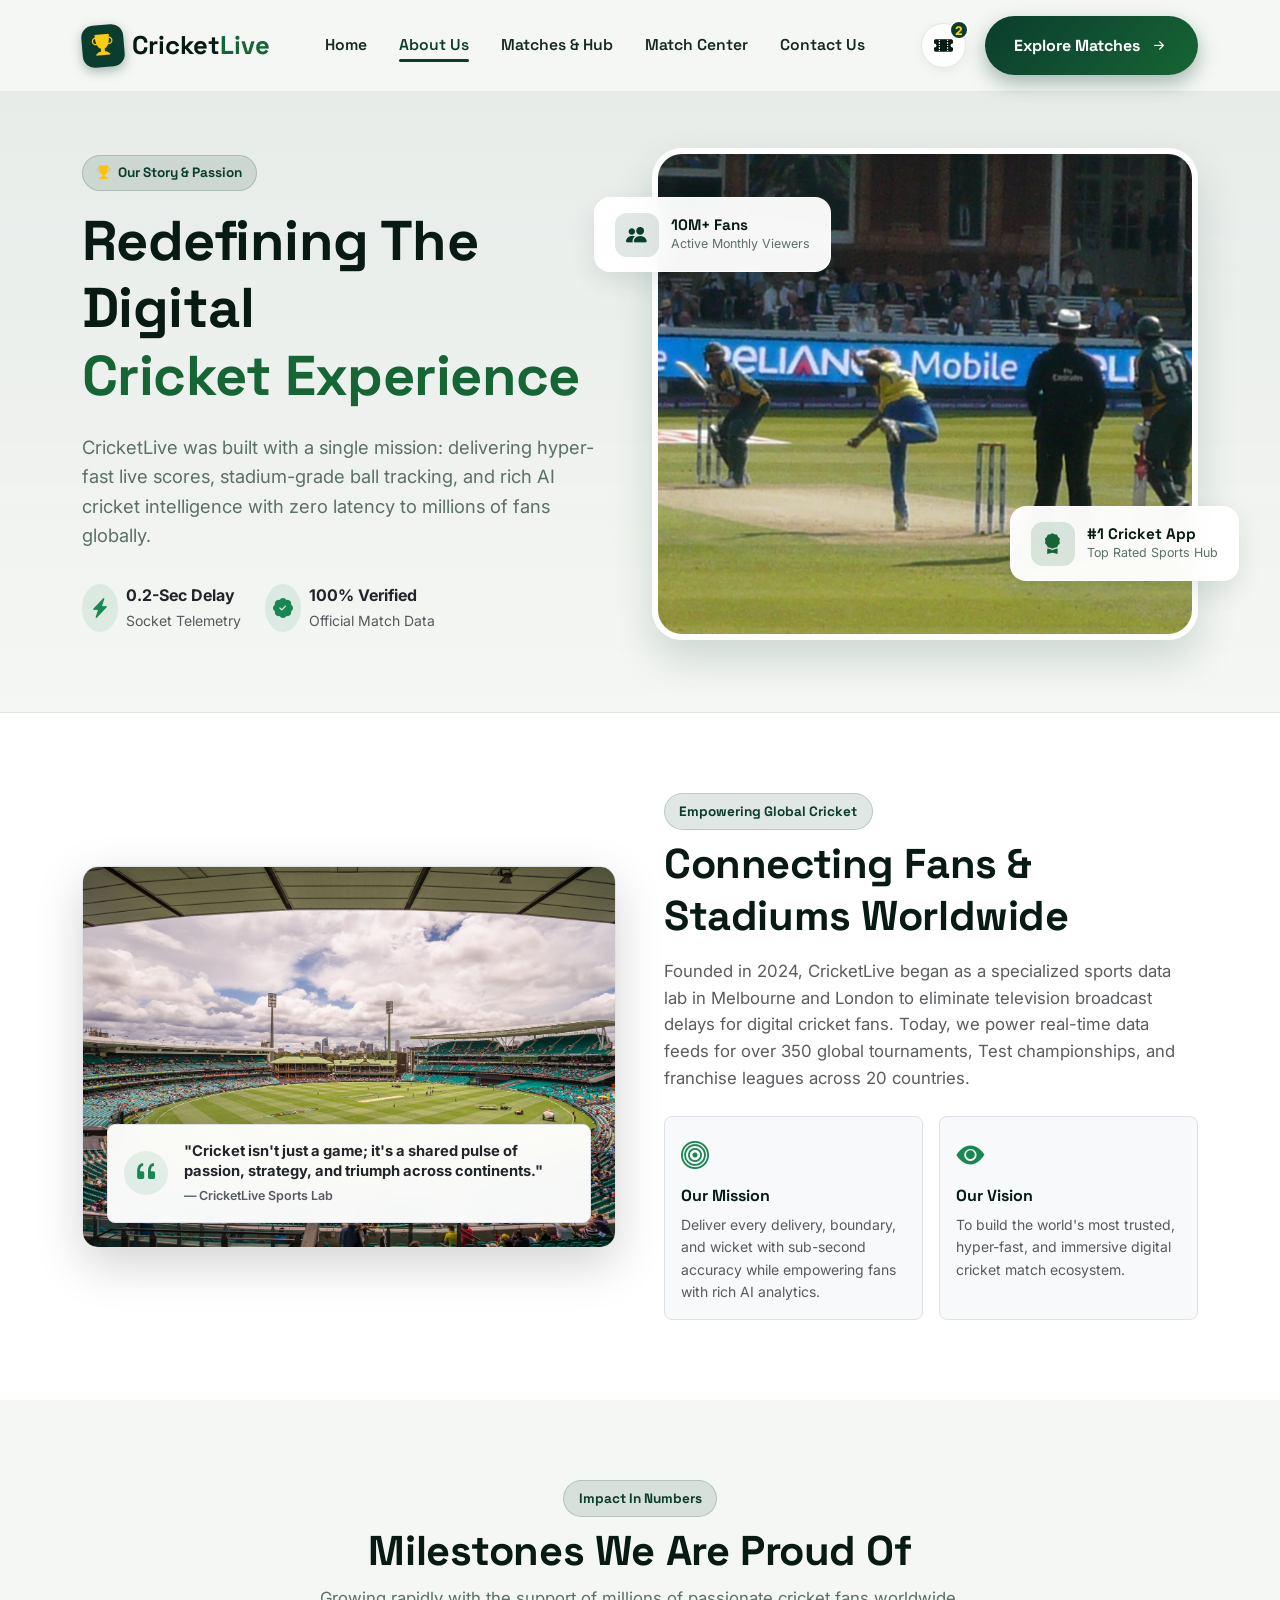
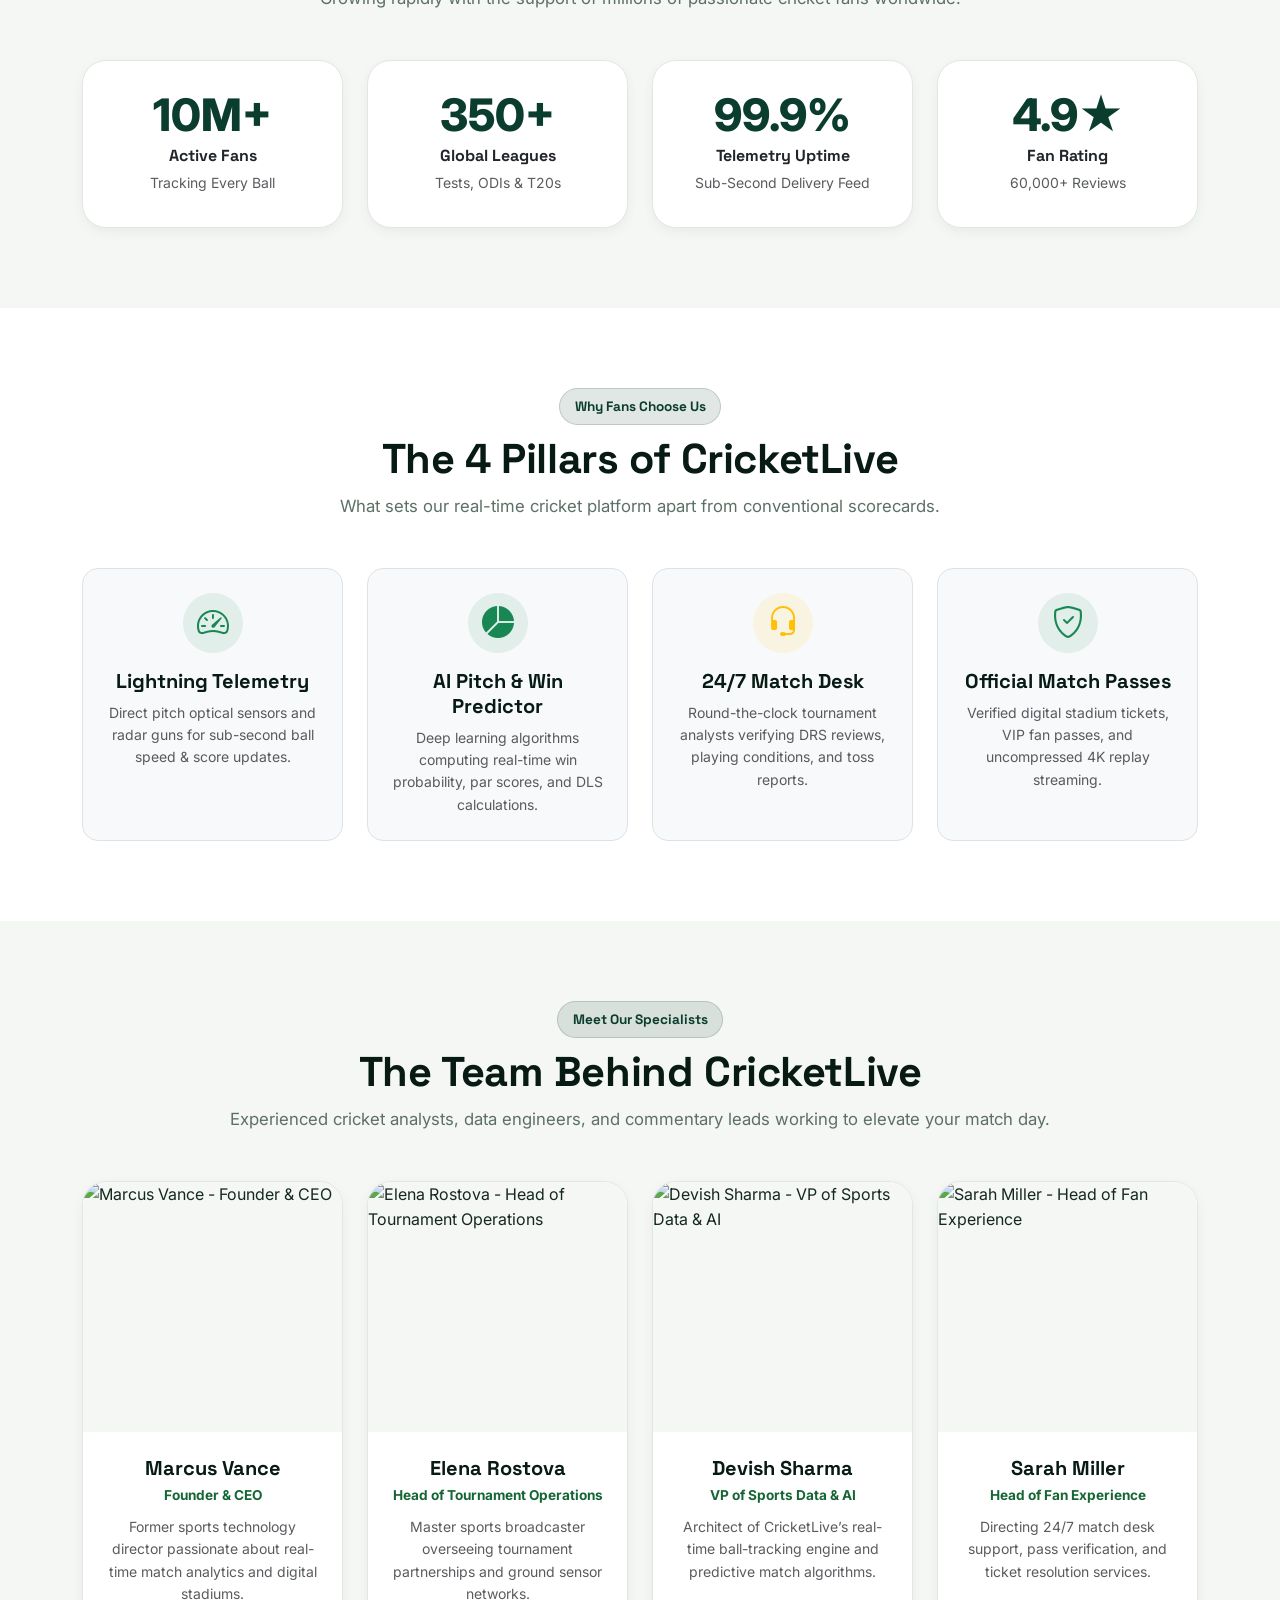
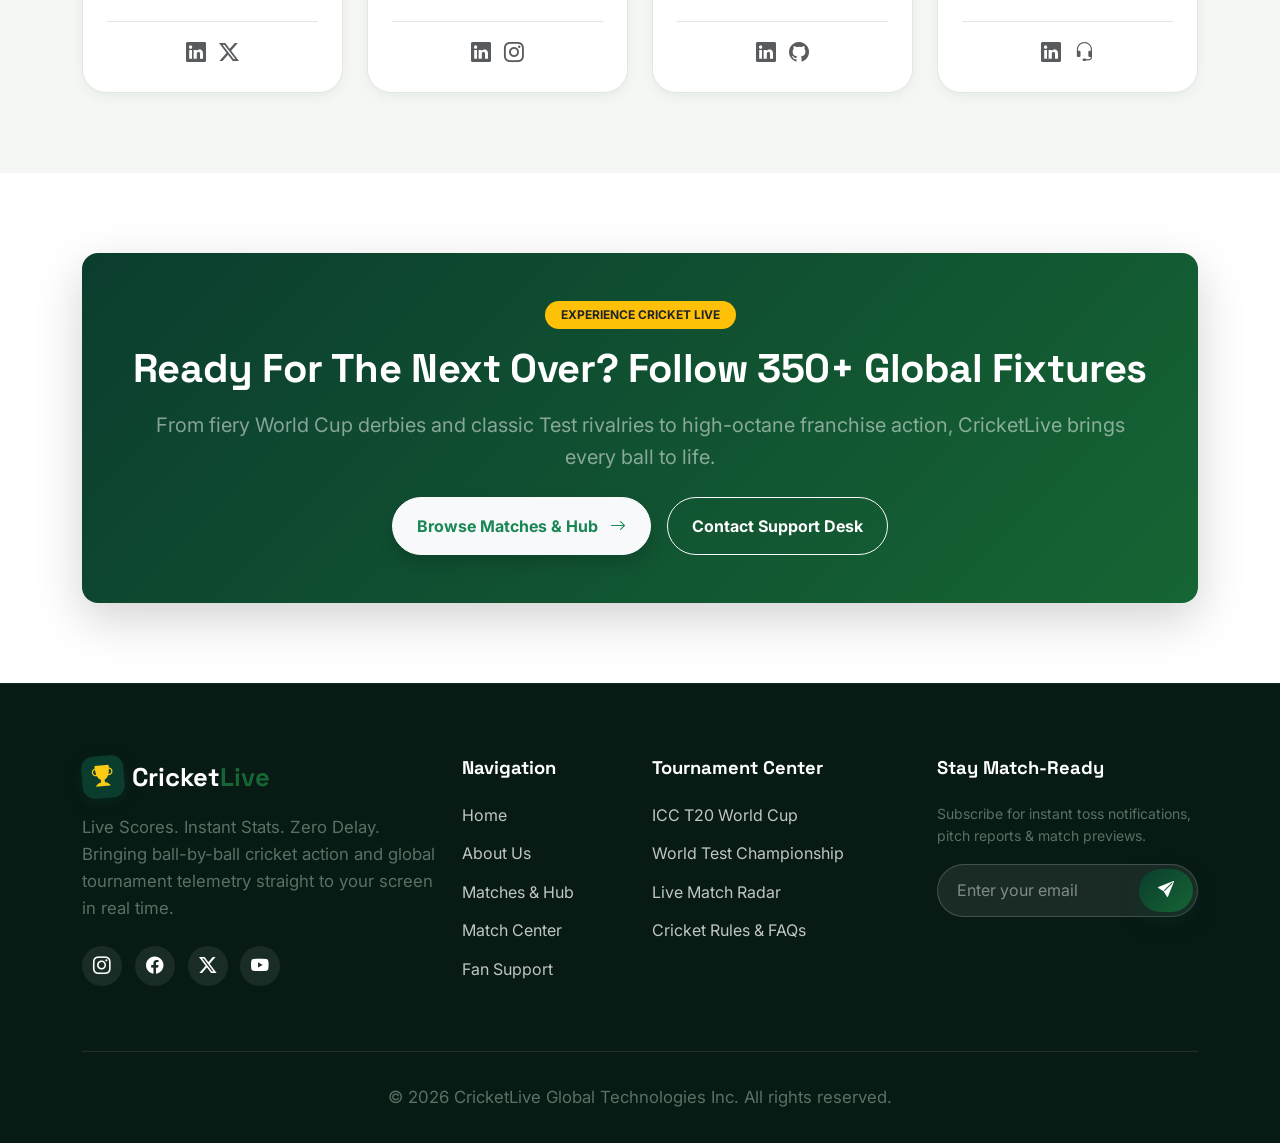
==== about.html @ 7a5095e9 "feat: complete CricketLive responsive web application with authentic cricket imagery, real-time matc" ====
<!DOCTYPE html>
<html lang="en">
<head>
  <meta charset="UTF-8">
  <meta name="viewport" content="width=device-width, initial-scale=1.0">
  <title>About Us &amp; Our Mission — CricketLive Platform</title>
  <meta name="description" content="Learn about CricketLive's mission to deliver stadium-grade live cricket scores, AI performance analytics, and ball-by-ball precision to fans worldwide.">
  
  <!-- Favicon -->
  <link rel="icon" type="image/svg+xml" href="assets/images/favicon.svg">
  
  <!-- Bootstrap 5 CDN -->
  <link href="https://cdn.jsdelivr.net/npm/bootstrap@5.3.2/dist/css/bootstrap.min.css" rel="stylesheet">
  <!-- Bootstrap Icons CDN -->
  <link href="https://cdn.jsdelivr.net/npm/bootstrap-icons@1.11.3/font/bootstrap-icons.min.css" rel="stylesheet">
  <!-- Custom CSS -->
  <link rel="stylesheet" href="assets/css/style.css">
</head>
<body>

  <!-- ================================================================
       HEADER & NAVIGATION
       ================================================================ -->
  <header class="crave-header">
    <div class="container">
      <nav class="crave-navbar">
        <!-- Logo -->
        <a href="index.html" class="brand-logo">
          <div class="logo-icon">
            <i class="bi bi-trophy-fill"></i>
          </div>
          <span>Cricket<span class="accent">Live</span></span>
        </a>

        <!-- Desktop Navigation Links -->
        <ul class="crave-nav-links crave-nav-links-desktop">
          <li><a href="index.html">Home</a></li>
          <li><a href="about.html" class="active">About Us</a></li>
          <li><a href="restaurants.html">Matches &amp; Hub</a></li>
          <li><a href="food-details.html">Match Center</a></li>
          <li><a href="contact.html">Contact Us</a></li>
        </ul>

        <!-- Right Header Actions -->
        <div class="header-actions">
          <button class="cart-icon-btn" type="button" data-bs-toggle="offcanvas" data-bs-target="#cartOffcanvas" aria-label="View Match Passes">
            <i class="bi bi-ticket-perforated-fill"></i>
            <span class="cart-badge">2</span>
          </button>

          <a href="restaurants.html" class="btn-crave-primary d-none d-lg-inline-flex">
            <span>Explore Matches</span>
            <i class="bi bi-arrow-right-short fs-5"></i>
          </a>

          <!-- Mobile Hamburger Toggle -->
          <button class="mobile-toggle-btn" type="button" data-bs-toggle="offcanvas" data-bs-target="#mobileNavOffcanvas" aria-label="Toggle Navigation">
            <i class="bi bi-list"></i>
          </button>
        </div>
      </nav>
    </div>
  </header>

  <!-- Mobile Navigation Offcanvas Drawer -->
  <div class="offcanvas offcanvas-end mobile-nav-offcanvas" tabindex="-1" id="mobileNavOffcanvas">
    <div class="offcanvas-header border-bottom">
      <div class="brand-logo">
        <div class="logo-icon"><i class="bi bi-trophy-fill"></i></div>
        <span>Cricket<span class="accent">Live</span></span>
      </div>
      <button type="button" class="btn-close" data-bs-dismiss="offcanvas" aria-label="Close"></button>
    </div>
    <div class="offcanvas-body d-flex flex-column justify-content-between">
      <div>
        <ul class="mobile-nav-list">
          <li><a href="index.html"><span>Home Match Center</span> <i class="bi bi-chevron-right"></i></a></li>
          <li><a href="about.html" class="active"><span>About Us &amp; Mission</span> <i class="bi bi-chevron-right"></i></a></li>
          <li><a href="restaurants.html"><span>Fixtures &amp; Tournaments</span> <i class="bi bi-chevron-right"></i></a></li>
          <li><a href="food-details.html"><span>Live Match Scorecard</span> <i class="bi bi-chevron-right"></i></a></li>
          <li><a href="contact.html"><span>Fan Support &amp; Ticket Desk</span> <i class="bi bi-chevron-right"></i></a></li>
        </ul>
      </div>
      <div class="pt-3 border-top">
        <a href="restaurants.html" class="btn-crave-primary w-100 text-center">View Live Fixtures</a>
      </div>
    </div>
  </div>

  <!-- Slide-in Cart Offcanvas Drawer -->
  <div class="offcanvas offcanvas-end cart-offcanvas" tabindex="-1" id="cartOffcanvas">
    <div class="offcanvas-header border-bottom">
      <h5 class="offcanvas-title fw-bold"><i class="bi bi-ticket-detailed-fill text-success me-2"></i> Your Match Pass Cart</h5>
      <button type="button" class="btn-close" data-bs-dismiss="offcanvas" aria-label="Close"></button>
    </div>
    <div class="offcanvas-body d-flex flex-column justify-content-between">
      <div id="cartItemsContainer"></div>
      <div class="cart-summary-box">
        <div class="summary-row">
          <span class="text-muted">Pass Subtotal</span>
          <span class="fw-bold" id="cartSubtotal">₹798</span>
        </div>
        <div class="summary-row">
          <span class="text-muted">Booking &amp; Platform Fee</span>
          <span class="fw-bold" id="cartDeliveryFee">₹35</span>
        </div>
        <div class="summary-row">
          <span class="text-muted">Stadium Taxes &amp; GST</span>
          <span class="fw-bold">₹40</span>
        </div>
        <div class="summary-row text-success">
          <span>Fan Promo Code (CRIC2026)</span>
          <span class="fw-bold">-₹50</span>
        </div>
        <div class="summary-row total">
          <span>Total Payable</span>
          <span class="text-success" id="cartTotal">₹823</span>
        </div>
        <a href="food-details.html" class="btn-crave-primary w-100 mt-3 text-center">
          <span>Proceed to Match Center</span>
          <i class="bi bi-arrow-right"></i>
        </a>
      </div>
    </div>
  </div>

  <!-- ================================================================
       ABOUT PAGE HERO SECTION
       ================================================================ -->
  <section class="hero-wrapper page-hero-wrapper">
    <div class="container">
      <div class="row align-items-center">
        <!-- Left Hero Content -->
        <div class="col-lg-6 mb-5 mb-lg-0 hero-content-box">
          <span class="badge-crave mb-3">
            <i class="bi bi-trophy-fill text-warning"></i> Our Story &amp; Passion
          </span>
          <h1 class="page-hero-title">Redefining The Digital <br><span style="color:var(--secondary);">Cricket Experience</span></h1>
          <p class="hero-subtitle">
            CricketLive was built with a single mission: delivering hyper-fast live scores, stadium-grade ball tracking, and rich AI cricket intelligence with zero latency to millions of fans globally.
          </p>

          <div class="d-flex flex-wrap align-items-center gap-4 mt-4">
            <div class="d-flex align-items-center gap-2">
              <div class="bg-success bg-opacity-10 text-success rounded-circle p-2 fs-5">
                <i class="bi bi-lightning-charge-fill"></i>
              </div>
              <div>
                <strong class="d-block text-dark">0.2-Sec Delay</strong>
                <span class="small text-muted">Socket Telemetry</span>
              </div>
            </div>

            <div class="d-flex align-items-center gap-2">
              <div class="bg-success bg-opacity-10 text-success rounded-circle p-2 fs-5">
                <i class="bi bi-patch-check-fill"></i>
              </div>
              <div>
                <strong class="d-block text-dark">100% Verified</strong>
                <span class="small text-muted">Official Match Data</span>
              </div>
            </div>
          </div>
        </div>

        <!-- Right Hero Visual Graphic -->
        <div class="col-lg-6 hero-visual-container">
          <div class="hero-main-img-wrapper">
            <img src="assets/images/hero-cricket.jpg" alt="ICC T20 Championship Action" class="hero-main-img">
          </div>

          <!-- Floating Badges -->
          <div class="floating-card floating-card-1">
            <div class="float-icon orange">
              <i class="bi bi-people-fill"></i>
            </div>
            <div class="float-text">
              <h5>10M+ Fans</h5>
              <p>Active Monthly Viewers</p>
            </div>
          </div>

          <div class="floating-card floating-card-2">
            <div class="float-icon green">
              <i class="bi bi-award-fill"></i>
            </div>
            <div class="float-text">
              <h5>#1 Cricket App</h5>
              <p>Top Rated Sports Hub</p>
            </div>
          </div>
        </div>
      </div>
    </div>
  </section>

  <!-- ================================================================
       OUR MISSION & VISION SECTION
       ================================================================ -->
  <section class="section-padding bg-white">
    <div class="container">
      <div class="row align-items-center g-5">
        <div class="col-lg-6">
          <div class="position-relative overflow-hidden rounded-4 shadow-lg border h-100">
            <img src="assets/images/cricket-stadium.jpg" alt="Sydney Cricket Ground Stadium Atmosphere" class="img-fluid w-100 d-block" style="min-height: 380px; max-height: 460px; object-fit: cover;">
            <div class="position-absolute bottom-0 start-0 end-0 m-3 m-md-4 p-3 p-md-3 rounded-3 shadow border" style="background: rgba(255, 255, 255, 0.96); backdrop-filter: blur(12px);">
              <div class="d-flex align-items-center gap-3">
                <div class="bg-success bg-opacity-10 text-success rounded-circle d-flex align-items-center justify-content-center flex-shrink-0" style="width: 44px; height: 44px;">
                  <i class="bi bi-quote fs-3"></i>
                </div>
                <div>
                  <p class="text-dark fw-bold mb-1" style="font-size: 0.92rem; line-height: 1.4;">"Cricket isn't just a game; it's a shared pulse of passion, strategy, and triumph across continents."</p>
                  <small class="text-muted fw-semibold d-block" style="font-size: 0.78rem;">— CricketLive Sports Lab</small>
                </div>
              </div>
            </div>
          </div>
        </div>

        <div class="col-lg-6">
          <span class="badge-crave mb-2">Empowering Global Cricket</span>
          <h2 class="fw-bold mb-3">Connecting Fans &amp; Stadiums Worldwide</h2>
          <p class="text-muted mb-4">
            Founded in 2024, CricketLive began as a specialized sports data lab in Melbourne and London to eliminate television broadcast delays for digital cricket fans. Today, we power real-time data feeds for over 350 global tournaments, Test championships, and franchise leagues across 20 countries.
          </p>

          <div class="row g-3">
            <div class="col-sm-6">
              <div class="p-3 border rounded-3 bg-light h-100">
                <i class="bi bi-bullseye text-success fs-3 mb-2 d-inline-block"></i>
                <h5 class="fw-bold fs-6">Our Mission</h5>
                <p class="small text-muted mb-0">Deliver every delivery, boundary, and wicket with sub-second accuracy while empowering fans with rich AI analytics.</p>
              </div>
            </div>

            <div class="col-sm-6">
              <div class="p-3 border rounded-3 bg-light h-100">
                <i class="bi bi-eye-fill text-success fs-3 mb-2 d-inline-block"></i>
                <h5 class="fw-bold fs-6">Our Vision</h5>
                <p class="small text-muted mb-0">To build the world's most trusted, hyper-fast, and immersive digital cricket match ecosystem.</p>
              </div>
            </div>
          </div>
        </div>
      </div>
    </div>
  </section>

  <!-- ================================================================
       COMPANY MILESTONES COUNTER
       ================================================================ -->
  <section class="section-padding" style="background:var(--bg-warm);">
    <div class="container">
      <div class="text-center max-w-700 mx-auto mb-5">
        <span class="badge-crave mb-2">Impact In Numbers</span>
        <h2>Milestones We Are Proud Of</h2>
        <p>Growing rapidly with the support of millions of passionate cricket fans worldwide.</p>
      </div>

      <div class="row g-4">
        <div class="col-6 col-md-3">
          <div class="milestone-box">
            <div class="milestone-number">10M+</div>
            <h6 class="fw-bold text-dark mb-1">Active Fans</h6>
            <span class="small text-muted">Tracking Every Ball</span>
          </div>
        </div>

        <div class="col-6 col-md-3">
          <div class="milestone-box">
            <div class="milestone-number">350+</div>
            <h6 class="fw-bold text-dark mb-1">Global Leagues</h6>
            <span class="small text-muted">Tests, ODIs &amp; T20s</span>
          </div>
        </div>

        <div class="col-6 col-md-3">
          <div class="milestone-box">
            <div class="milestone-number">99.9%</div>
            <h6 class="fw-bold text-dark mb-1">Telemetry Uptime</h6>
            <span class="small text-muted">Sub-Second Delivery Feed</span>
          </div>
        </div>

        <div class="col-6 col-md-3">
          <div class="milestone-box">
            <div class="milestone-number">4.9★</div>
            <h6 class="fw-bold text-dark mb-1">Fan Rating</h6>
            <span class="small text-muted">60,000+ Reviews</span>
          </div>
        </div>
      </div>
    </div>
  </section>

  <!-- ================================================================
       THE 4 PILLARS OF CRICKETLIVE
       ================================================================ -->
  <section class="section-padding bg-white">
    <div class="container">
      <div class="text-center max-w-700 mx-auto mb-5">
        <span class="badge-crave mb-2">Why Fans Choose Us</span>
        <h2>The 4 Pillars of CricketLive</h2>
        <p>What sets our real-time cricket platform apart from conventional scorecards.</p>
      </div>

      <div class="row g-4">
        <div class="col-md-6 col-lg-3">
          <div class="p-4 rounded-4 border bg-light h-100 text-center">
            <div class="bg-success bg-opacity-10 text-success rounded-circle mx-auto d-flex align-items-center justify-content-center mb-3" style="width:60px; height:60px;">
              <i class="bi bi-speedometer2 fs-2"></i>
            </div>
            <h5 class="fw-bold">Lightning Telemetry</h5>
            <p class="small text-muted mb-0">Direct pitch optical sensors and radar guns for sub-second ball speed &amp; score updates.</p>
          </div>
        </div>

        <div class="col-md-6 col-lg-3">
          <div class="p-4 rounded-4 border bg-light h-100 text-center">
            <div class="bg-success bg-opacity-10 text-success rounded-circle mx-auto d-flex align-items-center justify-content-center mb-3" style="width:60px; height:60px;">
              <i class="bi bi-pie-chart-fill fs-2"></i>
            </div>
            <h5 class="fw-bold">AI Pitch &amp; Win Predictor</h5>
            <p class="small text-muted mb-0">Deep learning algorithms computing real-time win probability, par scores, and DLS calculations.</p>
          </div>
        </div>

        <div class="col-md-6 col-lg-3">
          <div class="p-4 rounded-4 border bg-light h-100 text-center">
            <div class="bg-warning bg-opacity-10 text-warning rounded-circle mx-auto d-flex align-items-center justify-content-center mb-3" style="width:60px; height:60px;">
              <i class="bi bi-headset fs-2"></i>
            </div>
            <h5 class="fw-bold">24/7 Match Desk</h5>
            <p class="small text-muted mb-0">Round-the-clock tournament analysts verifying DRS reviews, playing conditions, and toss reports.</p>
          </div>
        </div>

        <div class="col-md-6 col-lg-3">
          <div class="p-4 rounded-4 border bg-light h-100 text-center">
            <div class="bg-success bg-opacity-10 text-success rounded-circle mx-auto d-flex align-items-center justify-content-center mb-3" style="width:60px; height:60px;">
              <i class="bi bi-shield-check fs-2"></i>
            </div>
            <h5 class="fw-bold">Official Match Passes</h5>
            <p class="small text-muted mb-0">Verified digital stadium tickets, VIP fan passes, and uncompressed 4K replay streaming.</p>
          </div>
        </div>
      </div>
    </div>
  </section>

  <!-- ================================================================
       LEADERSHIP TEAM SECTION
       ================================================================ -->
  <section class="section-padding" style="background:var(--bg-warm);">
    <div class="container">
      <div class="text-center max-w-700 mx-auto mb-5">
        <span class="badge-crave mb-2">Meet Our Specialists</span>
        <h2>The Team Behind CricketLive</h2>
        <p>Experienced cricket analysts, data engineers, and commentary leads working to elevate your match day.</p>
      </div>

      <div class="row g-4">
        <!-- Leader 1 -->
        <div class="col-sm-6 col-lg-3 d-flex">
          <div class="team-card w-100">
            <div class="team-img-wrapper">
              <img src="https://images.unsplash.com/photo-1560250097-0b93528c311a?w=600&auto=format&fit=crop&crop=faces,top&q=80" alt="Marcus Vance - Founder & CEO" class="team-img">
            </div>
            <div class="team-info">
              <div class="team-info-content">
                <h5 class="fw-bold mb-1">Marcus Vance</h5>
                <span class="team-role">Founder &amp; CEO</span>
                <p class="small text-muted mb-0">Former sports technology director passionate about real-time match analytics and digital stadiums.</p>
              </div>
              <div class="team-social-links">
                <a href="#" class="text-muted" aria-label="LinkedIn"><i class="bi bi-linkedin fs-5"></i></a>
                <a href="#" class="text-muted" aria-label="Twitter / X"><i class="bi bi-twitter-x fs-5"></i></a>
              </div>
            </div>
          </div>
        </div>

        <!-- Leader 2 -->
        <div class="col-sm-6 col-lg-3 d-flex">
          <div class="team-card w-100">
            <div class="team-img-wrapper">
              <img src="https://images.unsplash.com/photo-1573496359142-b8d87734a5a2?w=600&auto=format&fit=crop&crop=faces,top&q=80" alt="Elena Rostova - Head of Tournament Operations" class="team-img">
            </div>
            <div class="team-info">
              <div class="team-info-content">
                <h5 class="fw-bold mb-1">Elena Rostova</h5>
                <span class="team-role">Head of Tournament Operations</span>
                <p class="small text-muted mb-0">Master sports broadcaster overseeing tournament partnerships and ground sensor networks.</p>
              </div>
              <div class="team-social-links">
                <a href="#" class="text-muted" aria-label="LinkedIn"><i class="bi bi-linkedin fs-5"></i></a>
                <a href="#" class="text-muted" aria-label="Instagram"><i class="bi bi-instagram fs-5"></i></a>
              </div>
            </div>
          </div>
        </div>

        <!-- Leader 3 -->
        <div class="col-sm-6 col-lg-3 d-flex">
          <div class="team-card w-100">
            <div class="team-img-wrapper">
              <img src="https://images.unsplash.com/photo-1519085360753-af0119f7cbe7?w=600&auto=format&fit=crop&crop=faces,top&q=80" alt="Devish Sharma - VP of Sports Data & AI" class="team-img">
            </div>
            <div class="team-info">
              <div class="team-info-content">
                <h5 class="fw-bold mb-1">Devish Sharma</h5>
                <span class="team-role">VP of Sports Data &amp; AI</span>
                <p class="small text-muted mb-0">Architect of CricketLive’s real-time ball-tracking engine and predictive match algorithms.</p>
              </div>
              <div class="team-social-links">
                <a href="#" class="text-muted" aria-label="LinkedIn"><i class="bi bi-linkedin fs-5"></i></a>
                <a href="#" class="text-muted" aria-label="GitHub"><i class="bi bi-github fs-5"></i></a>
              </div>
            </div>
          </div>
        </div>

        <!-- Leader 4 -->
        <div class="col-sm-6 col-lg-3 d-flex">
          <div class="team-card w-100">
            <div class="team-img-wrapper">
              <img src="https://images.unsplash.com/photo-1580489944761-15a19d654956?w=600&auto=format&fit=crop&crop=faces,top&q=80" alt="Sarah Miller - Head of Fan Experience" class="team-img">
            </div>
            <div class="team-info">
              <div class="team-info-content">
                <h5 class="fw-bold mb-1">Sarah Miller</h5>
                <span class="team-role">Head of Fan Experience</span>
                <p class="small text-muted mb-0">Directing 24/7 match desk support, pass verification, and ticket resolution services.</p>
              </div>
              <div class="team-social-links">
                <a href="#" class="text-muted" aria-label="LinkedIn"><i class="bi bi-linkedin fs-5"></i></a>
                <a href="#" class="text-muted" aria-label="Fan Support"><i class="bi bi-headset fs-5"></i></a>
              </div>
            </div>
          </div>
        </div>
      </div>
    </div>
  </section>

  <!-- ================================================================
       CTA BANNER SECTION
       ================================================================ -->
  <section class="section-padding bg-white">
    <div class="container">
      <div class="p-4 p-md-5 rounded-4 text-white position-relative overflow-hidden text-center shadow-lg" style="background: linear-gradient(135deg, var(--primary) 0%, var(--secondary) 100%);">
        <span class="badge bg-warning text-dark mb-3 px-3 py-2 rounded-pill fw-bold">EXPERIENCE CRICKET LIVE</span>
        <h2 class="text-white fw-bold mb-3 display-6">Ready For The Next Over? Follow 350+ Global Fixtures</h2>
        <p class="text-white-50 fs-5 mb-4 max-w-700 mx-auto">
          From fiery World Cup derbies and classic Test rivalries to high-octane franchise action, CricketLive brings every ball to life.
        </p>
        <div class="d-flex justify-content-center gap-3 flex-wrap">
          <a href="restaurants.html" class="btn btn-light text-success fw-bold px-4 py-3 rounded-pill fs-6 shadow">
            <span>Browse Matches &amp; Hub</span>
            <i class="bi bi-arrow-right ms-2"></i>
          </a>
          <a href="contact.html" class="btn btn-outline-light text-white fw-bold px-4 py-3 rounded-pill fs-6">
            <span>Contact Support Desk</span>
          </a>
        </div>
      </div>
    </div>
  </section>

  <!-- ================================================================
       FOOTER
       ================================================================ -->
  <footer class="crave-footer">
    <div class="container">
      <div class="row g-4">
        <div class="col-lg-4 mb-4 mb-lg-0">
          <a href="index.html" class="brand-logo text-white mb-3 d-inline-flex">
            <div class="logo-icon"><i class="bi bi-trophy-fill"></i></div>
            <span class="text-white">Cricket<span class="accent">Live</span></span>
          </a>
          <p class="mb-4">
            Live Scores. Instant Stats. Zero Delay. Bringing ball-by-ball cricket action and global tournament telemetry straight to your screen in real time.
          </p>
          <div class="social-links">
            <a href="https://instagram.com" target="_blank" class="social-icon"><i class="bi bi-instagram"></i></a>
            <a href="https://facebook.com" target="_blank" class="social-icon"><i class="bi bi-facebook"></i></a>
            <a href="https://twitter.com" target="_blank" class="social-icon"><i class="bi bi-twitter-x"></i></a>
            <a href="https://youtube.com" target="_blank" class="social-icon"><i class="bi bi-youtube"></i></a>
          </div>
        </div>

        <div class="col-6 col-md-3 col-lg-2">
          <h5>Navigation</h5>
          <ul class="footer-links">
            <li><a href="index.html">Home</a></li>
            <li><a href="about.html">About Us</a></li>
            <li><a href="restaurants.html">Matches &amp; Hub</a></li>
            <li><a href="food-details.html">Match Center</a></li>
            <li><a href="contact.html">Fan Support</a></li>
          </ul>
        </div>

        <div class="col-6 col-md-3 col-lg-3">
          <h5>Tournament Center</h5>
          <ul class="footer-links">
            <li><a href="restaurants.html">ICC T20 World Cup</a></li>
            <li><a href="restaurants.html">World Test Championship</a></li>
            <li><a href="food-details.html#liveOrderTracker">Live Match Radar</a></li>
            <li><a href="contact.html#faqSection">Cricket Rules &amp; FAQs</a></li>
          </ul>
        </div>

        <div class="col-md-6 col-lg-3">
          <h5>Stay Match-Ready</h5>
          <p class="small">Subscribe for instant toss notifications, pitch reports &amp; match previews.</p>
          <form class="footer-newsletter newsletter-form">
            <input type="email" placeholder="Enter your email" required>
            <button type="submit" class="btn btn-crave-primary"><i class="bi bi-send-fill"></i></button>
          </form>
        </div>
      </div>

      <div class="footer-bottom">
        <p class="mb-0">&copy; 2026 CricketLive Global Technologies Inc. All rights reserved.</p>
      </div>
    </div>
  </footer>

  <!-- Back to Top Button -->
  <button type="button" id="backToTopBtn" class="back-to-top-btn" aria-label="Back to Top">
    <i class="bi bi-arrow-up"></i>
  </button>

  <!-- Bootstrap 5 JS Bundle -->
  <script src="https://cdn.jsdelivr.net/npm/bootstrap@5.3.2/dist/js/bootstrap.bundle.min.js"></script>
  <!-- Custom JS -->
  <script src="assets/js/main.js"></script>
</body>
</html>
---- assets/css/style.css ----
/* 
  ================================================================
  Cricket — Official Match Center & Live Score Platform Stylesheet
  Color Palette & Design Token Definition
  ================================================================
*/

@import url('https://fonts.googleapis.com/css2?family=Inter:wght@300;400;500;600;700;800&family=Space+Grotesk:wght@400;500;600;700&display=swap');

:root {
  --primary: #0B3D2E;
  --primary-hover: #07271d;
  --secondary: #166534;
  --accent: #FACC15;
  --dark: #071A13;
  --dark-surface: #0f2d22;
  --bg-warm: #F5F7F4;
  --bg-card: #FFFFFF;
  --white: #FFFFFF;
  --text-main: #142820;
  --text-muted: #5c7065;
  --border-light: #E2E8E0;
  --border-focus: #0B3D2E;
  
  --font-heading: 'Space Grotesk', sans-serif;
  --font-body: 'Inter', sans-serif;

  --shadow-sm: 0 4px 12px rgba(11, 61, 46, 0.06);
  --shadow-md: 0 10px 25px rgba(11, 61, 46, 0.1);
  --shadow-lg: 0 20px 40px rgba(11, 61, 46, 0.16);
  --shadow-hover: 0 16px 32px rgba(11, 61, 46, 0.22);

  --radius-sm: 10px;
  --radius-md: 16px;
  --radius-lg: 24px;
  --radius-pill: 50px;

  --transition-fast: all 0.2s cubic-bezier(0.16, 1, 0.3, 1);
  --transition-normal: all 0.3s cubic-bezier(0.16, 1, 0.3, 1);
  --transition-slow: all 0.5s cubic-bezier(0.16, 1, 0.3, 1);
}

/* Global Reset & Base */
*, *::before, *::after {
  box-sizing: border-box;
  margin: 0;
  padding: 0;
}

html {
  scroll-behavior: smooth;
  font-size: 16px;
}

body {
  font-family: var(--font-body);
  background-color: var(--bg-warm);
  color: var(--text-main);
  line-height: 1.6;
  overflow-x: hidden;
  -webkit-font-smoothing: antialiased;
}

h1, h2, h3, h4, h5, h6 {
  font-family: var(--font-heading);
  color: var(--dark);
  font-weight: 700;
  line-height: 1.25;
}

h1 {
  font-size: clamp(2.3rem, 5vw, 3.8rem);
  font-weight: 800;
  letter-spacing: -0.02em;
}

h2 {
  font-size: clamp(1.8rem, 3.5vw, 2.6rem);
  font-weight: 800;
  letter-spacing: -0.01em;
}

h3 {
  font-size: clamp(1.3rem, 2.5vw, 1.8rem);
  font-weight: 700;
}

p {
  color: var(--text-muted);
  font-size: 1.05rem;
}

a {
  text-decoration: none;
  color: inherit;
  transition: var(--transition-fast);
}

img {
  max-width: 100%;
  height: auto;
  display: block;
}

/* Utilities & Buttons */
.btn-crave-primary {
  background: linear-gradient(135deg, var(--primary) 0%, var(--secondary) 100%);
  color: var(--white) !important;
  font-family: var(--font-heading);
  font-weight: 700;
  font-size: 1rem;
  padding: 0.85rem 1.8rem;
  border-radius: var(--radius-pill);
  border: none;
  box-shadow: 0 8px 20px rgba(11, 61, 46, 0.35);
  display: inline-flex;
  align-items: center;
  justify-content: center;
  gap: 0.6rem;
  cursor: pointer;
  transition: var(--transition-normal);
  position: relative;
  overflow: hidden;
}

.btn-crave-primary:hover {
  transform: translateY(-3px);
  box-shadow: 0 12px 28px rgba(11, 61, 46, 0.45);
  color: var(--accent) !important;
}

.btn-crave-primary:active {
  transform: translateY(-1px);
}

.btn-crave-secondary {
  background-color: var(--white);
  color: var(--dark) !important;
  font-family: var(--font-heading);
  font-weight: 700;
  font-size: 1rem;
  padding: 0.85rem 1.8rem;
  border-radius: var(--radius-pill);
  border: 2px solid var(--border-light);
  box-shadow: var(--shadow-sm);
  display: inline-flex;
  align-items: center;
  justify-content: center;
  gap: 0.6rem;
  cursor: pointer;
  transition: var(--transition-normal);
}

.btn-crave-secondary:hover {
  border-color: var(--primary);
  color: var(--primary) !important;
  transform: translateY(-3px);
  box-shadow: var(--shadow-md);
}

.badge-crave {
  background: rgba(11, 61, 46, 0.12);
  color: var(--primary);
  font-family: var(--font-heading);
  font-weight: 700;
  font-size: 0.85rem;
  padding: 0.4rem 0.9rem;
  border-radius: var(--radius-pill);
  display: inline-flex;
  align-items: center;
  gap: 0.4rem;
  border: 1px solid rgba(11, 61, 46, 0.18);
}

.section-padding {
  padding: 5rem 0;
}

@media (max-width: 768px) {
  .section-padding {
    padding: 3.5rem 0;
  }
}

/* ================================================================
   HEADER & NAVIGATION
   ================================================================ */
.crave-header {
  position: sticky;
  top: 0;
  left: 0;
  right: 0;
  z-index: 1040;
  background: rgba(245, 247, 244, 0.94);
  backdrop-filter: blur(16px);
  -webkit-backdrop-filter: blur(16px);
  border-bottom: 1px solid rgba(226, 232, 224, 0.9);
  transition: var(--transition-normal);
}

.crave-navbar {
  display: flex;
  align-items: center;
  justify-content: space-between;
  padding: 1rem 0;
}

.brand-logo {
  display: flex;
  align-items: center;
  gap: 0.5rem;
  font-family: var(--font-heading);
  font-weight: 800;
  font-size: 1.6rem;
  color: var(--dark);
}

.brand-logo .logo-icon {
  width: 42px;
  height: 42px;
  background: var(--primary);
  color: var(--accent);
  border-radius: 12px;
  display: flex;
  align-items: center;
  justify-content: center;
  font-size: 1.3rem;
  box-shadow: 0 4px 12px rgba(11, 61, 46, 0.35);
  transform: rotate(-5deg);
  transition: var(--transition-fast);
}

.brand-logo:hover .logo-icon {
  transform: rotate(0deg) scale(1.05);
}

.brand-logo span.accent {
  color: var(--secondary);
}

.crave-nav-links {
  display: flex;
  align-items: center;
  gap: 2rem;
  list-style: none;
  margin: 0;
  padding: 0;
}

.crave-nav-links a {
  font-family: var(--font-heading);
  font-weight: 600;
  font-size: 0.98rem;
  color: var(--text-main);
  position: relative;
  padding: 0.4rem 0;
}

.crave-nav-links a::after {
  content: '';
  position: absolute;
  bottom: 0;
  left: 0;
  width: 0%;
  height: 3px;
  background: var(--primary);
  border-radius: 3px;
  transition: var(--transition-fast);
}

.crave-nav-links a:hover,
.crave-nav-links a.active {
  color: var(--primary);
}

.crave-nav-links a:hover::after,
.crave-nav-links a.active::after {
  width: 100%;
}

.header-actions {
  display: flex;
  align-items: center;
  gap: 1.2rem;
}

.location-pill {
  background: var(--white);
  border: 1px solid var(--border-light);
  padding: 0.45rem 0.9rem;
  border-radius: var(--radius-pill);
  font-size: 0.88rem;
  font-weight: 600;
  display: flex;
  align-items: center;
  gap: 0.4rem;
  color: var(--dark);
  cursor: pointer;
  transition: var(--transition-fast);
  box-shadow: var(--shadow-sm);
}

.location-pill:hover {
  border-color: var(--primary);
  color: var(--primary);
}

.cart-icon-btn {
  width: 45px;
  height: 45px;
  border-radius: 50%;
  background: var(--white);
  border: 1px solid var(--border-light);
  display: flex;
  align-items: center;
  justify-content: center;
  font-size: 1.2rem;
  color: var(--dark);
  position: relative;
  cursor: pointer;
  transition: var(--transition-fast);
  box-shadow: var(--shadow-sm);
}

.cart-icon-btn:hover {
  border-color: var(--primary);
  color: var(--primary);
  transform: scale(1.05);
}

.cart-badge {
  position: absolute;
  top: -4px;
  right: -4px;
  background: var(--primary);
  color: var(--accent);
  font-size: 0.75rem;
  font-weight: 800;
  width: 20px;
  height: 20px;
  border-radius: 50%;
  display: flex;
  align-items: center;
  justify-content: center;
  border: 2px solid var(--white);
}

/* Mobile Hamburger Toggle (Right Aligned) */
.mobile-toggle-btn {
  display: none;
  background: var(--white);
  border: 1px solid var(--border-light);
  border-radius: 10px;
  width: 44px;
  height: 44px;
  align-items: center;
  justify-content: center;
  font-size: 1.4rem;
  color: var(--dark);
  cursor: pointer;
  box-shadow: var(--shadow-sm);
}

@media (max-width: 991px) {
  .crave-nav-links-desktop {
    display: none !important;
  }
  .mobile-toggle-btn {
    display: flex;
  }
  .location-pill {
    display: none;
  }
}

/* Offcanvas Mobile Menu */
.mobile-nav-offcanvas {
  border-top-left-radius: var(--radius-lg);
  border-bottom-left-radius: var(--radius-lg);
}

.mobile-nav-list {
  list-style: none;
  padding: 0;
  margin: 1.5rem 0;
}

.mobile-nav-list li {
  margin-bottom: 1.2rem;
}

.mobile-nav-list a {
  font-family: var(--font-heading);
  font-size: 1.2rem;
  font-weight: 700;
  color: var(--dark);
  display: flex;
  align-items: center;
  justify-content: space-between;
  padding: 0.5rem 0;
}

.mobile-nav-list a.active,
.mobile-nav-list a:hover {
  color: var(--primary);
}

/* ================================================================
   HERO SECTION
   ================================================================ */
.hero-wrapper {
  padding: 3rem 0 5rem;
  position: relative;
  overflow: hidden;
}

.page-hero-wrapper {
  background: linear-gradient(180deg, rgba(11, 61, 46, 0.06) 0%, rgba(245, 247, 244, 0) 100%);
  border-bottom: 1px solid rgba(226, 232, 224, 0.8);
  padding: 3.5rem 0 4.5rem;
}

.page-hero-title {
  font-size: clamp(2.2rem, 4.5vw, 3.5rem);
  font-weight: 800;
  line-height: 1.2;
  letter-spacing: -0.01em;
}

.quick-tag-chip {
  background: var(--white);
  border: 1px solid var(--border-light);
  padding: 0.4rem 0.95rem;
  border-radius: var(--radius-pill);
  font-size: 0.85rem;
  font-weight: 600;
  color: var(--dark);
  transition: var(--transition-fast);
  cursor: pointer;
  display: inline-flex;
  align-items: center;
  gap: 0.4rem;
  box-shadow: var(--shadow-sm);
}

.quick-tag-chip:hover {
  border-color: var(--primary);
  color: var(--primary) !important;
  background: rgba(11, 61, 46, 0.08);
  transform: translateY(-2px);
  box-shadow: var(--shadow-md);
}

.hero-content-box {
  padding-right: 1.5rem;
}

.hero-subtitle {
  margin: 1.5rem 0 2rem;
  font-size: 1.15rem;
  max-width: 540px;
}

/* Search & Location Bar */
.hero-search-container {
  background: var(--white);
  padding: 0.6rem;
  border-radius: var(--radius-pill);
  box-shadow: var(--shadow-md);
  border: 1px solid var(--border-light);
  display: flex;
  align-items: center;
  gap: 0.5rem;
  max-width: 580px;
  margin-top: 2rem;
}

.hero-search-input {
  border: none;
  outline: none;
  background: transparent;
  padding: 0.6rem 1rem;
  flex: 1;
  font-size: 0.98rem;
  color: var(--text-main);
  font-family: var(--font-body);
}

.hero-search-input::placeholder {
  color: #88998f;
}

.hero-location-select {
  border-left: 1px solid var(--border-light);
  padding-left: 0.8rem;
  padding-right: 0.5rem;
  display: flex;
  align-items: center;
  gap: 0.4rem;
  font-size: 0.88rem;
  font-weight: 600;
  color: var(--dark);
  cursor: pointer;
  white-space: nowrap;
}

/* Hero Right Visual & Floating Cards */
.hero-visual-container {
  position: relative;
  display: flex;
  align-items: center;
  justify-content: center;
}

.hero-main-img-wrapper {
  position: relative;
  border-radius: 30px;
  overflow: hidden;
  box-shadow: var(--shadow-lg);
  border: 6px solid var(--white);
}

.hero-main-img {
  width: 100%;
  height: 480px;
  object-fit: cover;
  display: block;
  transition: var(--transition-slow);
}

.hero-main-img-wrapper:hover .hero-main-img {
  transform: scale(1.03);
}

/* Floating Badges */
.floating-card {
  position: absolute;
  background: rgba(255, 255, 255, 0.96);
  backdrop-filter: blur(12px);
  border-radius: var(--radius-md);
  padding: 0.9rem 1.2rem;
  box-shadow: var(--shadow-md);
  border: 1px solid rgba(255, 255, 255, 0.9);
  display: flex;
  align-items: center;
  gap: 0.8rem;
  z-index: 10;
  animation: float 4s ease-in-out infinite;
}

.floating-card-1 {
  top: 10%;
  left: -8%;
  animation-delay: 0s;
}

.floating-card-2 {
  bottom: 12%;
  right: -5%;
  animation-delay: 2s;
}

.floating-card-3 {
  bottom: -4%;
  left: 10%;
  animation-delay: 1s;
}

.float-icon {
  width: 44px;
  height: 44px;
  border-radius: 12px;
  display: flex;
  align-items: center;
  justify-content: center;
  font-size: 1.3rem;
}

.float-icon.orange {
  background: rgba(11, 61, 46, 0.12);
  color: var(--primary);
}

.float-icon.yellow {
  background: rgba(250, 204, 21, 0.25);
  color: #9A6700;
}

.float-icon.green {
  background: rgba(22, 101, 52, 0.15);
  color: var(--secondary);
}

.float-text h5 {
  font-size: 0.95rem;
  margin: 0;
  font-weight: 800;
}

.float-text p {
  font-size: 0.78rem;
  margin: 0;
  color: var(--text-muted);
}

@keyframes float {
  0%, 100% {
    transform: translateY(0px);
  }
  50% {
    transform: translateY(-10px);
  }
}

@media (max-width: 991px) {
  .floating-card-1 { left: 0%; top: 5%; }
  .floating-card-2 { right: 0%; bottom: 8%; }
  .hero-content-box { padding-right: 0; margin-bottom: 3rem; }
  .hero-main-img { height: 380px; }
}

@media (max-width: 576px) {
  .hero-search-container {
    flex-direction: column;
    border-radius: var(--radius-md);
    padding: 0.8rem;
  }
  .hero-location-select {
    border-left: none;
    border-top: 1px solid var(--border-light);
    padding-left: 0;
    padding-top: 0.6rem;
    width: 100%;
  }
  .floating-card {
    padding: 0.6rem 0.8rem;
  }
  .floating-card-1 { top: -2%; left: 0; }
  .floating-card-2 { bottom: 0%; right: 0; }
}

/* ================================================================
   CATEGORIES SECTION
   ================================================================ */
.category-card {
  background: var(--white);
  border-radius: var(--radius-md);
  padding: 1.5rem 1rem;
  text-align: center;
  border: 1px solid var(--border-light);
  transition: var(--transition-normal);
  cursor: pointer;
  height: 100%;
  display: flex;
  flex-direction: column;
  align-items: center;
  justify-content: center;
  box-shadow: var(--shadow-sm);
}

.category-card:hover {
  transform: translateY(-8px);
  border-color: var(--primary);
  box-shadow: var(--shadow-hover);
}

.category-icon-box {
  width: 70px;
  height: 70px;
  border-radius: 50%;
  background: var(--bg-warm);
  display: flex;
  align-items: center;
  justify-content: center;
  font-size: 2.2rem;
  margin-bottom: 1rem;
  transition: var(--transition-fast);
}

.category-card:hover .category-icon-box {
  background: var(--primary);
  color: var(--accent);
  transform: scale(1.1) rotate(5deg);
}

.category-title {
  font-size: 1.05rem;
  font-weight: 700;
  margin: 0;
}

/* ================================================================
   RESTAURANTS / MATCH CARDS SECTION
   ================================================================ */
.restaurant-card {
  background: var(--white);
  border-radius: var(--radius-lg);
  overflow: hidden;
  border: 1px solid var(--border-light);
  box-shadow: var(--shadow-sm);
  transition: var(--transition-normal);
  height: 100%;
  display: flex;
  flex-direction: column;
}

.restaurant-card:hover {
  transform: translateY(-8px);
  box-shadow: var(--shadow-hover);
  border-color: rgba(11, 61, 46, 0.4);
}

.restaurant-img-wrapper {
  position: relative;
  height: 200px;
  overflow: hidden;
}

.restaurant-img {
  width: 100%;
  height: 100%;
  object-fit: cover;
  transition: var(--transition-slow);
}

.restaurant-card:hover .restaurant-img {
  transform: scale(1.06);
}

.card-top-tag {
  position: absolute;
  top: 12px;
  left: 12px;
  background: var(--primary);
  color: var(--accent);
  font-size: 0.75rem;
  font-weight: 800;
  padding: 0.3rem 0.7rem;
  border-radius: var(--radius-pill);
  text-transform: uppercase;
  letter-spacing: 0.05em;
  box-shadow: 0 4px 10px rgba(0,0,0,0.25);
}

.card-time-tag {
  position: absolute;
  bottom: 12px;
  right: 12px;
  background: rgba(7, 26, 19, 0.88);
  backdrop-filter: blur(6px);
  color: var(--white);
  font-size: 0.8rem;
  font-weight: 700;
  padding: 0.35rem 0.75rem;
  border-radius: var(--radius-pill);
  display: flex;
  align-items: center;
  gap: 0.4rem;
  border: 1px solid rgba(250, 204, 21, 0.3);
}

.restaurant-body {
  padding: 1.4rem;
  flex: 1;
  display: flex;
  flex-direction: column;
  justify-content: space-between;
}

.restaurant-header {
  display: flex;
  justify-content: space-between;
  align-items: flex-start;
  margin-bottom: 0.5rem;
}

.restaurant-name {
  font-size: 1.22rem;
  font-weight: 800;
  margin: 0;
  color: var(--dark);
}

.rating-badge {
  background: var(--secondary);
  color: var(--accent);
  font-weight: 800;
  font-size: 0.82rem;
  padding: 0.25rem 0.55rem;
  border-radius: 6px;
  display: inline-flex;
  align-items: center;
  gap: 0.2rem;
}

.restaurant-cuisine {
  font-size: 0.9rem;
  color: var(--text-muted);
  margin-bottom: 1rem;
}

.restaurant-meta {
  display: flex;
  align-items: center;
  justify-content: space-between;
  padding-top: 0.8rem;
  border-top: 1px dashed var(--border-light);
  font-size: 0.85rem;
  font-weight: 600;
  color: var(--dark);
}

.veg-indicator {
  display: inline-block;
  width: 14px;
  height: 14px;
  border: 1.5px solid #166534;
  padding: 2px;
  margin-right: 4px;
  vertical-align: middle;
}
.veg-indicator::after {
  content: '';
  display: block;
  width: 100%;
  height: 100%;
  background: #166534;
  border-radius: 50%;
}

.non-veg-indicator {
  display: inline-block;
  width: 14px;
  height: 14px;
  border: 1.5px solid #0B3D2E;
  padding: 2px;
  margin-right: 4px;
  vertical-align: middle;
}
.non-veg-indicator::after {
  content: '';
  display: block;
  width: 100%;
  height: 100%;
  background: #FACC15;
  border-radius: 50%;
}

/* ================================================================
   HOW IT WORKS SECTION
   ================================================================ */
.step-card {
  background: var(--white);
  border-radius: var(--radius-lg);
  padding: 2.2rem 1.5rem;
  text-align: center;
  border: 1px solid var(--border-light);
  position: relative;
  transition: var(--transition-normal);
  box-shadow: var(--shadow-sm);
  height: 100%;
}

.step-card:hover {
  transform: translateY(-6px);
  box-shadow: var(--shadow-md);
  border-color: var(--secondary);
}

.step-num {
  font-family: var(--font-heading);
  font-size: 3rem;
  font-weight: 800;
  color: rgba(11, 61, 46, 0.15);
  position: absolute;
  top: 15px;
  right: 25px;
  line-height: 1;
}

.step-icon-wrapper {
  width: 80px;
  height: 80px;
  background: var(--bg-warm);
  color: var(--primary);
  border-radius: 50%;
  display: flex;
  align-items: center;
  justify-content: center;
  font-size: 2.2rem;
  margin: 0 auto 1.4rem;
  border: 2px dashed rgba(11, 61, 46, 0.35);
}

/* ================================================================
   MATCH PROMO BANNER
   ================================================================ */
.promo-banner {
  background: linear-gradient(135deg, var(--dark) 0%, #0c2b20 100%);
  border-radius: var(--radius-lg);
  padding: 4rem 3rem;
  color: var(--white);
  position: relative;
  overflow: hidden;
  box-shadow: var(--shadow-lg);
  border: 1px solid rgba(250, 204, 21, 0.2);
}

.promo-banner::before {
  content: '';
  position: absolute;
  top: -50px;
  right: -50px;
  width: 300px;
  height: 300px;
  background: rgba(250, 204, 21, 0.12);
  border-radius: 50%;
  filter: blur(50px);
}

.promo-title {
  color: var(--white);
  font-size: clamp(2rem, 4vw, 3rem);
  font-weight: 800;
  margin-bottom: 1rem;
}

.promo-img-wrapper {
  text-align: center;
  position: relative;
}

.promo-img {
  max-height: 300px;
  object-fit: contain;
  margin: 0 auto;
  animation: float 5s ease-in-out infinite;
}

@media (max-width: 768px) {
  .promo-banner {
    padding: 2.5rem 1.5rem;
    text-align: center;
  }
}

/* ================================================================
   APP / MOBILE EXPERIENCE SECTION
   ================================================================ */
.app-mockup-wrapper {
  position: relative;
  display: flex;
  justify-content: center;
}

.phone-mockup {
  width: 280px;
  height: 560px;
  background: var(--dark);
  border-radius: 40px;
  border: 10px solid #143528;
  box-shadow: var(--shadow-lg);
  overflow: hidden;
  position: relative;
}

.phone-screen {
  background: var(--bg-warm);
  width: 100%;
  height: 100%;
  padding: 1rem;
  display: flex;
  flex-direction: column;
}

.phone-header {
  display: flex;
  justify-content: space-between;
  align-items: center;
  margin-bottom: 1rem;
  font-weight: 800;
  font-size: 0.9rem;
  color: var(--dark);
}

.phone-status-card {
  background: var(--white);
  border-radius: var(--radius-md);
  padding: 1rem;
  box-shadow: var(--shadow-sm);
  margin-bottom: 1rem;
  border: 1px solid var(--border-light);
}

/* ================================================================
   TESTIMONIALS SECTION
   ================================================================ */
.testimonial-card {
  background: var(--white);
  border-radius: var(--radius-lg);
  padding: 2rem;
  border: 1px solid var(--border-light);
  box-shadow: var(--shadow-sm);
  height: 100%;
  display: flex;
  flex-direction: column;
  justify-content: space-between;
  transition: var(--transition-normal);
}

.testimonial-card:hover {
  transform: translateY(-5px);
  box-shadow: var(--shadow-md);
  border-color: var(--secondary);
}

.testimonial-user {
  display: flex;
  align-items: center;
  gap: 1rem;
  margin-top: 1.5rem;
}

.user-avatar {
  width: 50px;
  height: 50px;
  border-radius: 50%;
  object-fit: cover;
  border: 2px solid var(--primary);
}

.stars {
  color: #FACC15;
  font-size: 1.1rem;
  margin-bottom: 0.8rem;
}

/* ================================================================
   FOOD / MATCH DETAILS & ORDER PAGE STYLES
   ================================================================ */
.food-main-img-box {
  border-radius: var(--radius-lg);
  overflow: hidden;
  box-shadow: var(--shadow-lg);
  border: 4px solid var(--white);
  height: 420px;
  position: relative;
}

.food-main-img-box img {
  width: 100%;
  height: 100%;
  object-fit: cover;
}

.food-options-box {
  background: var(--white);
  border-radius: var(--radius-lg);
  padding: 2rem;
  border: 1px solid var(--border-light);
  box-shadow: var(--shadow-sm);
}

.option-group-title {
  font-size: 1.1rem;
  font-weight: 700;
  margin-bottom: 0.8rem;
  color: var(--dark);
}

.spice-pills {
  display: flex;
  flex-wrap: wrap;
  gap: 0.6rem;
  margin-bottom: 1.5rem;
}

.spice-btn {
  border: 2px solid var(--border-light);
  background: var(--white);
  padding: 0.5rem 1.2rem;
  border-radius: var(--radius-pill);
  font-weight: 700;
  font-size: 0.9rem;
  cursor: pointer;
  white-space: nowrap;
  transition: var(--transition-fast);
  color: var(--dark);
}

.spice-btn.active,
.spice-btn:hover {
  border-color: var(--primary);
  background: rgba(11, 61, 46, 0.1);
  color: var(--primary);
}

.addon-item {
  display: flex;
  align-items: center;
  justify-content: space-between;
  padding: 0.75rem 0;
  border-bottom: 1px dashed var(--border-light);
}

.addon-label {
  display: flex;
  align-items: center;
  gap: 0.6rem;
  cursor: pointer;
  font-weight: 600;
  color: var(--dark);
}

.quantity-control {
  display: flex;
  align-items: center;
  gap: 1rem;
  background: var(--bg-warm);
  border: 1px solid var(--border-light);
  padding: 0.4rem 1rem;
  border-radius: var(--radius-pill);
}

.qty-btn {
  background: var(--white);
  border: 1px solid var(--border-light);
  width: 32px;
  height: 32px;
  border-radius: 50%;
  display: flex;
  align-items: center;
  justify-content: center;
  font-weight: 800;
  cursor: pointer;
  transition: var(--transition-fast);
  color: var(--dark);
}

.qty-btn:hover {
  background: var(--primary);
  color: var(--accent);
  border-color: var(--primary);
}

/* ORDER / MATCH TRACKING UI */
.tracking-card {
  background: var(--white);
  border-radius: var(--radius-lg);
  padding: 2.5rem;
  border: 1px solid var(--border-light);
  box-shadow: var(--shadow-md);
  margin-top: 3rem;
}

.tracking-timeline {
  display: flex;
  justify-content: space-between;
  position: relative;
  margin: 2.5rem 0;
}

.tracking-timeline::before {
  content: '';
  position: absolute;
  top: 22px;
  left: 10%;
  right: 10%;
  height: 4px;
  background: var(--border-light);
  z-index: 1;
}

.tracking-timeline-progress {
  position: absolute;
  top: 22px;
  left: 10%;
  width: 60%; /* Active Progress */
  height: 4px;
  background: linear-gradient(90deg, var(--primary) 0%, var(--secondary) 100%);
  z-index: 2;
  transition: var(--transition-slow);
}

.timeline-step {
  position: relative;
  z-index: 3;
  text-align: center;
  width: 25%;
}

.timeline-node {
  width: 48px;
  height: 48px;
  border-radius: 50%;
  background: var(--white);
  border: 3px solid var(--border-light);
  display: flex;
  align-items: center;
  justify-content: center;
  font-size: 1.2rem;
  margin: 0 auto 0.8rem;
  color: var(--text-muted);
  transition: var(--transition-fast);
}

.timeline-step.completed .timeline-node {
  background: var(--primary);
  border-color: var(--primary);
  color: var(--accent);
}

.timeline-step.active .timeline-node {
  background: var(--white);
  border-color: var(--primary);
  color: var(--primary);
  box-shadow: 0 0 0 6px rgba(11, 61, 46, 0.2);
  animation: pulseGlow 1.8s infinite;
}

.timeline-step h6 {
  font-size: 0.95rem;
  font-weight: 700;
  margin-bottom: 0.2rem;
}

@keyframes pulseGlow {
  0% { box-shadow: 0 0 0 0 rgba(11, 61, 46, 0.4); }
  70% { box-shadow: 0 0 0 12px rgba(11, 61, 46, 0); }
  100% { box-shadow: 0 0 0 0 rgba(11, 61, 46, 0); }
}

@media (max-width: 768px) {
  .tracking-timeline {
    flex-direction: column;
    gap: 1.8rem;
    align-items: flex-start;
  }
  .tracking-timeline::before {
    top: 0;
    bottom: 0;
    left: 24px;
    width: 4px;
    height: 100%;
  }
  .tracking-timeline-progress {
    top: 0;
    left: 24px;
    width: 4px;
    height: 60%;
  }
  .timeline-step {
    width: 100%;
    display: flex;
    align-items: center;
    gap: 1.2rem;
    text-align: left;
  }
  .timeline-node {
    margin: 0;
  }
}

/* ================================================================
   CONTACT & HELP CENTER STYLES
   ================================================================ */
.help-category-card {
  background: var(--white);
  border-radius: var(--radius-md);
  padding: 1.8rem 1.2rem;
  border: 1px solid var(--border-light);
  box-shadow: var(--shadow-sm);
  transition: var(--transition-normal);
  cursor: pointer;
  height: 100%;
}

.help-category-card:hover {
  transform: translateY(-5px);
  border-color: var(--primary);
  box-shadow: var(--shadow-md);
}

.help-icon {
  width: 55px;
  height: 55px;
  border-radius: 14px;
  background: rgba(11, 61, 46, 0.1);
  color: var(--primary);
  display: flex;
  align-items: center;
  justify-content: center;
  font-size: 1.6rem;
  margin-bottom: 1rem;
}

.faq-accordion .accordion-item {
  border: 1px solid var(--border-light);
  border-radius: var(--radius-md) !important;
  margin-bottom: 1rem;
  overflow: hidden;
}

.faq-accordion .accordion-button {
  font-family: var(--font-heading);
  font-weight: 700;
  font-size: 1.05rem;
  color: var(--dark);
  background: var(--white);
  padding: 1.2rem 1.5rem;
}

.faq-accordion .accordion-button:not(.collapsed) {
  color: var(--primary);
  background: rgba(11, 61, 46, 0.05);
  box-shadow: none;
}

/* ================================================================
   FOOTER
   ================================================================ */
.crave-footer {
  background: var(--dark);
  color: rgba(255, 255, 255, 0.75);
  padding: 4.5rem 0 2rem;
  border-top: 1px solid rgba(22, 101, 52, 0.3);
}

.crave-footer h5 {
  color: var(--white);
  font-family: var(--font-heading);
  font-weight: 700;
  font-size: 1.15rem;
  margin-bottom: 1.5rem;
}

.footer-links {
  list-style: none;
  padding: 0;
  margin: 0;
}

.footer-links li {
  margin-bottom: 0.8rem;
}

.footer-links a {
  color: rgba(255, 255, 255, 0.75);
  transition: var(--transition-fast);
}

.footer-links a:hover {
  color: var(--accent);
  padding-left: 5px;
}

.social-links {
  display: flex;
  gap: 0.8rem;
}

.social-icon {
  width: 40px;
  height: 40px;
  border-radius: 50%;
  background: rgba(255, 255, 255, 0.08);
  color: var(--white);
  display: flex;
  align-items: center;
  justify-content: center;
  font-size: 1.1rem;
  transition: var(--transition-fast);
}

.social-icon:hover {
  background: var(--primary);
  color: var(--accent);
  transform: translateY(-3px);
}

.footer-newsletter {
  position: relative;
}

.footer-newsletter input {
  background: rgba(255, 255, 255, 0.08);
  border: 1px solid rgba(255, 255, 255, 0.18);
  border-radius: var(--radius-pill);
  padding: 0.8rem 1.2rem;
  color: var(--white);
  width: 100%;
  outline: none;
}

.footer-newsletter input::placeholder {
  color: rgba(255, 255, 255, 0.45);
}

.footer-newsletter button {
  position: absolute;
  right: 5px;
  top: 5px;
  bottom: 5px;
  border-radius: var(--radius-pill);
  padding: 0 1.2rem;
}

.footer-bottom {
  border-top: 1px solid rgba(255, 255, 255, 0.1);
  padding-top: 2rem;
  margin-top: 3.5rem;
  text-align: center;
  font-size: 0.9rem;
}

/* ================================================================
   SLIDE-IN CART PANEL (OFFCANVAS)
   ================================================================ */
.cart-offcanvas {
  width: 420px !important;
  border-top-left-radius: var(--radius-lg);
  border-bottom-left-radius: var(--radius-lg);
}

@media (max-width: 576px) {
  .cart-offcanvas {
    width: 100% !important;
  }
}

.cart-item-row {
  display: flex;
  align-items: center;
  gap: 1rem;
  padding: 1rem 0;
  border-bottom: 1px solid var(--border-light);
}

.cart-item-img {
  width: 65px;
  height: 65px;
  border-radius: 12px;
  object-fit: cover;
}

.cart-summary-box {
  background: var(--bg-warm);
  border-radius: var(--radius-md);
  padding: 1.2rem;
  margin-top: 1.5rem;
  border: 1px solid var(--border-light);
}

.summary-row {
  display: flex;
  justify-content: space-between;
  margin-bottom: 0.6rem;
  font-size: 0.95rem;
}

.summary-row.total {
  border-top: 1px dashed var(--border-light);
  padding-top: 0.8rem;
  font-weight: 800;
  font-size: 1.15rem;
  color: var(--dark);
}

/* ================================================================
   BACK TO TOP BUTTON
   ================================================================ */
.back-to-top-btn {
  position: fixed;
  bottom: 30px;
  right: 30px;
  width: 48px;
  height: 48px;
  border-radius: 50%;
  background: linear-gradient(135deg, var(--primary) 0%, var(--secondary) 100%);
  color: var(--accent);
  border: none;
  display: flex;
  align-items: center;
  justify-content: center;
  font-size: 1.3rem;
  cursor: pointer;
  box-shadow: 0 8px 24px rgba(11, 61, 46, 0.4);
  z-index: 1045;
  opacity: 0;
  visibility: hidden;
  transform: translateY(20px) scale(0.85);
  transition: all 0.3s cubic-bezier(0.16, 1, 0.3, 1);
}

.back-to-top-btn.show {
  opacity: 1;
  visibility: visible;
  transform: translateY(0) scale(1);
}

.back-to-top-btn:hover {
  transform: translateY(-4px) scale(1.08);
  box-shadow: 0 12px 28px rgba(11, 61, 46, 0.55);
  color: var(--white);
}

.back-to-top-btn:active {
  transform: translateY(-1px) scale(1);
}

/* ================================================================
   CONTACT PAGE — TICKET DETAILS, MAP & SOCIAL CARDS
   ================================================================ */
.ticket-detail-card {
  background: var(--white);
  border-radius: var(--radius-lg);
  border: 1px solid var(--border-light);
  box-shadow: var(--shadow-md);
  overflow: hidden;
}

.ticket-header-badge {
  background: rgba(11, 61, 46, 0.08);
  border: 1px solid rgba(11, 61, 46, 0.25);
  color: var(--primary);
  font-weight: 700;
  font-size: 0.8rem;
  padding: 0.35rem 0.8rem;
  border-radius: var(--radius-pill);
}

.ticket-activity-box {
  background: var(--bg-warm);
  border-radius: var(--radius-md);
  padding: 1.2rem;
  border: 1px solid var(--border-light);
}

.ticket-msg-bubble {
  background: var(--white);
  border-radius: var(--radius-md);
  padding: 1rem;
  border: 1px solid var(--border-light);
  margin-bottom: 0.8rem;
  box-shadow: var(--shadow-sm);
}

.ticket-msg-bubble.agent {
  background: #EBF3EE;
  border-color: rgba(11, 61, 46, 0.2);
}

.priority-pill-btn {
  border: 1.5px solid var(--border-light);
  background: var(--white);
  padding: 0.4rem 1rem;
  border-radius: var(--radius-pill);
  font-size: 0.85rem;
  font-weight: 700;
  cursor: pointer;
  transition: var(--transition-fast);
  color: var(--dark);
}

.priority-pill-btn.active,
.priority-pill-btn:hover {
  border-color: var(--primary);
  color: var(--white);
  background: var(--primary);
}

/* Map Section */
.contact-map-wrapper {
  position: relative;
  border-radius: var(--radius-lg);
  overflow: hidden;
  box-shadow: var(--shadow-lg);
  border: 4px solid var(--white);
  height: 420px;
}

.contact-map-wrapper iframe {
  width: 100%;
  height: 100%;
  border: none;
}

.map-overlay-card {
  position: absolute;
  bottom: 20px;
  left: 20px;
  background: rgba(255, 255, 255, 0.95);
  backdrop-filter: blur(12px);
  padding: 1.2rem 1.5rem;
  border-radius: var(--radius-md);
  box-shadow: var(--shadow-md);
  border: 1px solid rgba(255, 255, 255, 0.8);
  max-width: 320px;
  z-index: 10;
}

/* Social Media Grid */
.social-brand-card {
  background: var(--white);
  border-radius: var(--radius-lg);
  padding: 1.8rem 1.5rem;
  border: 1px solid var(--border-light);
  box-shadow: var(--shadow-sm);
  transition: var(--transition-normal);
  text-align: center;
  display: flex;
  flex-direction: column;
  align-items: center;
  justify-content: center;
  height: 100%;
  color: var(--dark);
}

.social-brand-card:hover {
  transform: translateY(-8px);
  box-shadow: var(--shadow-hover);
}

.social-brand-card.instagram:hover { border-color: #E1306C; }
.social-brand-card.facebook:hover { border-color: #1877F2; }
.social-brand-card.twitter:hover { border-color: #071A13; }
.social-brand-card.youtube:hover { border-color: #FF0000; }
.social-brand-card.linkedin:hover { border-color: #0B3D2E; }
.social-brand-card.whatsapp:hover { border-color: #166534; }

.social-brand-icon {
  width: 60px;
  height: 60px;
  border-radius: 50%;
  display: flex;
  align-items: center;
  justify-content: center;
  font-size: 1.8rem;
  margin-bottom: 1rem;
  transition: var(--transition-fast);
}

.social-brand-card:hover .social-brand-icon {
  transform: scale(1.1) rotate(5deg);
  color: var(--white) !important;
}

.social-brand-card.instagram .social-brand-icon { background: rgba(225, 48, 108, 0.1); color: #E1306C; }
.social-brand-card.instagram:hover .social-brand-icon { background: linear-gradient(45deg, #f09433, #e6683c, #dc2743, #cc2366, #bc1888); }

.social-brand-card.facebook .social-brand-icon { background: rgba(24, 119, 242, 0.1); color: #1877F2; }
.social-brand-card.facebook:hover .social-brand-icon { background: #1877F2; }

.social-brand-card.twitter .social-brand-icon { background: rgba(7, 26, 19, 0.08); color: #071A13; }
.social-brand-card.twitter:hover .social-brand-icon { background: #071A13; }

.social-brand-card.youtube .social-brand-icon { background: rgba(255, 0, 0, 0.1); color: #FF0000; }
.social-brand-card.youtube:hover .social-brand-icon { background: #FF0000; }

.social-brand-card.linkedin .social-brand-icon { background: rgba(11, 61, 46, 0.1); color: #0B3D2E; }
.social-brand-card.linkedin:hover .social-brand-icon { background: #0B3D2E; }

.social-brand-card.whatsapp .social-brand-icon { background: rgba(22, 101, 52, 0.12); color: #166534; }
.social-brand-card.whatsapp:hover .social-brand-icon { background: #166534; }

/* ================================================================
   ABOUT PAGE — TEAM & MILESTONES
   ================================================================ */
.milestone-box {
  background: var(--white);
  border-radius: var(--radius-lg);
  padding: 2rem 1.5rem;
  border: 1px solid var(--border-light);
  box-shadow: var(--shadow-sm);
  text-align: center;
  transition: var(--transition-normal);
}

.milestone-box:hover {
  transform: translateY(-5px);
  box-shadow: var(--shadow-hover);
  border-color: rgba(11, 61, 46, 0.4);
}

.milestone-number {
  font-size: 2.8rem;
  font-weight: 800;
  color: var(--primary);
  line-height: 1;
  margin-bottom: 0.5rem;
}

.team-card {
  background: var(--white);
  border-radius: var(--radius-lg);
  overflow: hidden;
  border: 1px solid var(--border-light);
  box-shadow: var(--shadow-sm);
  transition: var(--transition-normal);
  height: 100%;
  display: flex;
  flex-direction: column;
}

.team-card:hover {
  transform: translateY(-8px);
  box-shadow: var(--shadow-hover);
  border-color: rgba(11, 61, 46, 0.3);
}

.team-img-wrapper {
  position: relative;
  height: 250px;
  overflow: hidden;
  background: var(--bg-warm);
}

.team-img {
  width: 100%;
  height: 100%;
  object-fit: cover;
  object-position: top center;
  transition: var(--transition-slow);
}

.team-card:hover .team-img {
  transform: scale(1.05);
}

.team-info {
  padding: 1.5rem;
  text-align: center;
  display: flex;
  flex-direction: column;
  justify-content: space-between;
  flex-grow: 1;
}

.team-info-content {
  margin-bottom: 1rem;
}

.team-role {
  color: var(--secondary);
  font-weight: 700;
  font-size: 0.85rem;
  margin-bottom: 0.6rem;
  display: block;
}

.team-social-links {
  display: flex;
  justify-content: center;
  align-items: center;
  gap: 0.85rem;
  padding-top: 0.85rem;
  border-top: 1px solid var(--border-light);
}

.team-social-links a {
  color: var(--text-muted);
  transition: var(--transition-fast);
}

.team-social-links a:hover {
  color: var(--primary);
  transform: translateY(-2px);
}
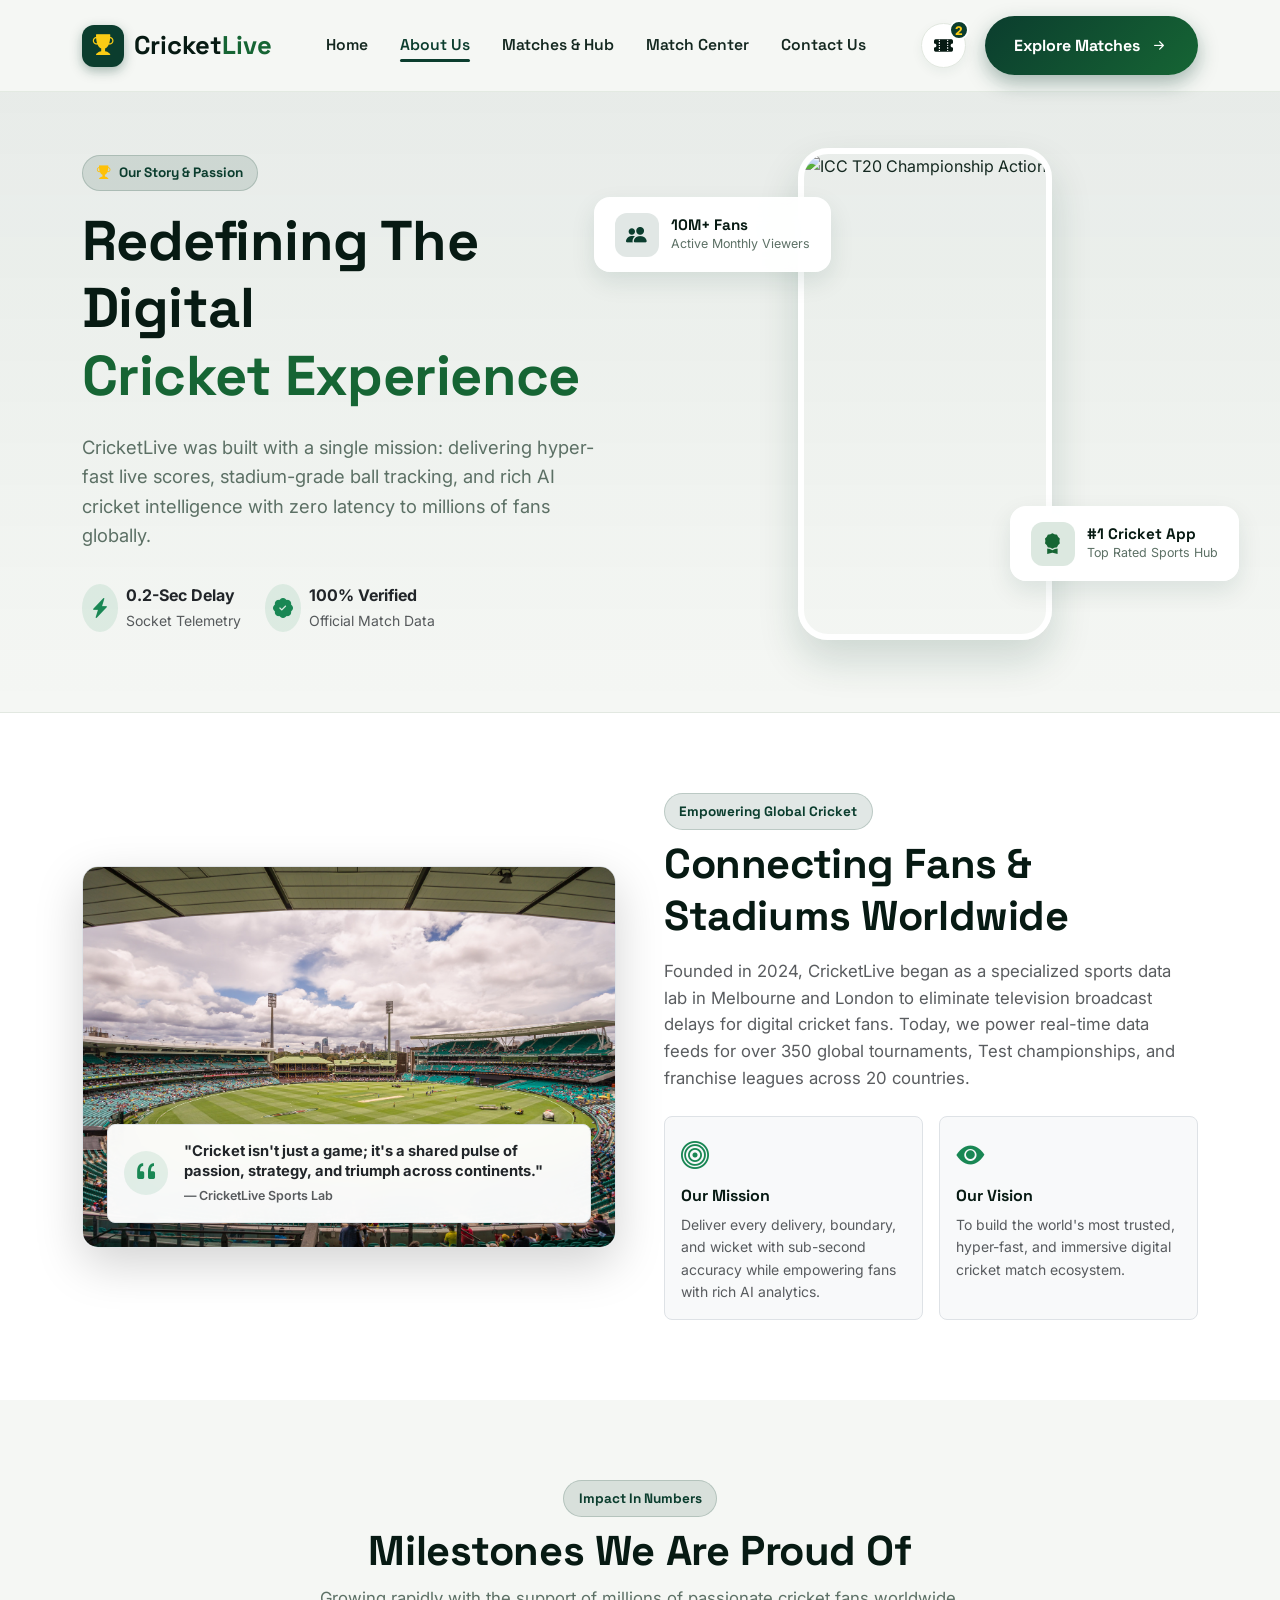
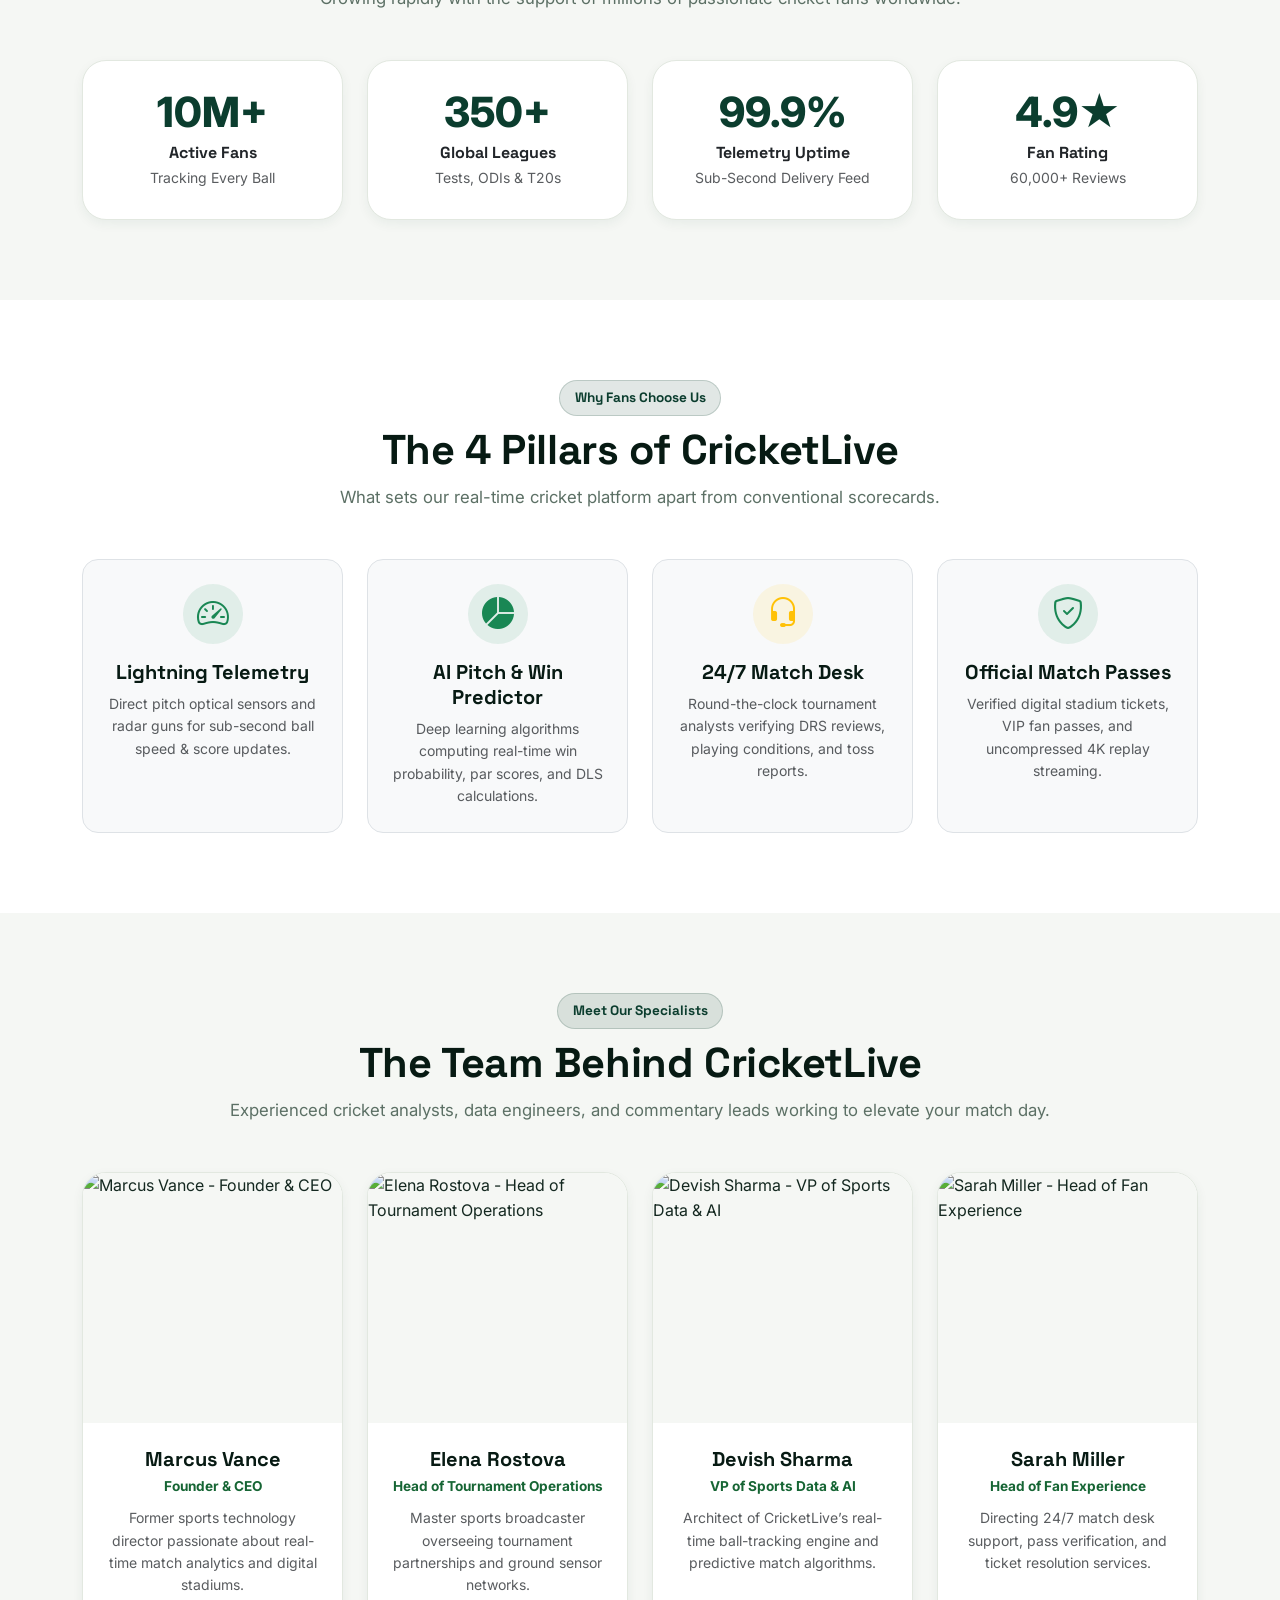
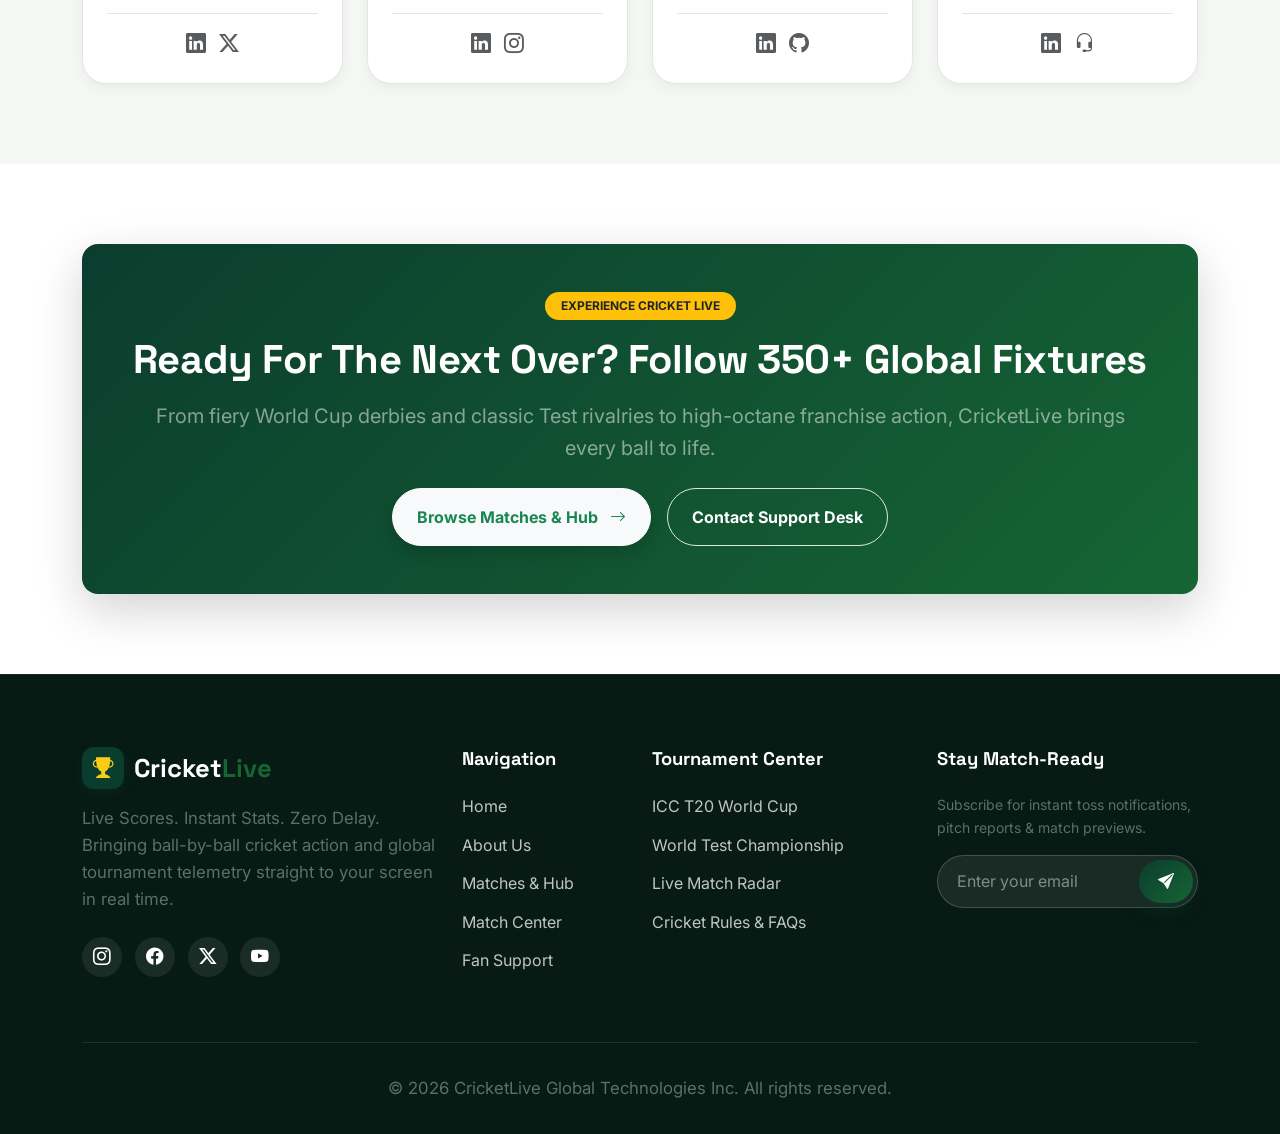
==== commit 5af3062c: "Fix logo alignment, favicon branding, responsive hero badge, card straight alignment, and 1024px nav" ====
--- a/about.html
+++ b/about.html
@@ -166,7 +166,7 @@
         <!-- Right Hero Visual Graphic -->
         <div class="col-lg-6 hero-visual-container">
           <div class="hero-main-img-wrapper">
-            <img src="assets/images/hero-cricket.jpg" alt="ICC T20 Championship Action" class="hero-main-img">
+            <img src="https://encrypted-tbn0.gstatic.com/images?q=tbn:ANd9GcRj2NESy9raq8synqy8eUSyhfUm29oPeM8SStwlQ5YxEw&amp;s=10" alt="ICC T20 Championship Action" class="hero-main-img">
           </div>
 
           <!-- Floating Badges -->
@@ -257,33 +257,33 @@
         <p>Growing rapidly with the support of millions of passionate cricket fans worldwide.</p>
       </div>
 
-      <div class="row g-4">
-        <div class="col-6 col-md-3">
-          <div class="milestone-box">
+      <div class="row g-3 g-md-4 align-items-stretch">
+        <div class="col-6 col-md-3 d-flex">
+          <div class="milestone-box w-100 h-100">
             <div class="milestone-number">10M+</div>
             <h6 class="fw-bold text-dark mb-1">Active Fans</h6>
             <span class="small text-muted">Tracking Every Ball</span>
           </div>
         </div>
 
-        <div class="col-6 col-md-3">
-          <div class="milestone-box">
+        <div class="col-6 col-md-3 d-flex">
+          <div class="milestone-box w-100 h-100">
             <div class="milestone-number">350+</div>
             <h6 class="fw-bold text-dark mb-1">Global Leagues</h6>
             <span class="small text-muted">Tests, ODIs &amp; T20s</span>
           </div>
         </div>
 
-        <div class="col-6 col-md-3">
-          <div class="milestone-box">
+        <div class="col-6 col-md-3 d-flex">
+          <div class="milestone-box w-100 h-100">
             <div class="milestone-number">99.9%</div>
             <h6 class="fw-bold text-dark mb-1">Telemetry Uptime</h6>
             <span class="small text-muted">Sub-Second Delivery Feed</span>
           </div>
         </div>
 
-        <div class="col-6 col-md-3">
-          <div class="milestone-box">
+        <div class="col-6 col-md-3 d-flex">
+          <div class="milestone-box w-100 h-100">
             <div class="milestone-number">4.9★</div>
             <h6 class="fw-bold text-dark mb-1">Fan Rating</h6>
             <span class="small text-muted">60,000+ Reviews</span>
@@ -459,7 +459,7 @@
             <span>Browse Matches &amp; Hub</span>
             <i class="bi bi-arrow-right ms-2"></i>
           </a>
-          <a href="contact.html" class="btn btn-outline-light text-white fw-bold px-4 py-3 rounded-pill fs-6">
+          <a href="contact.html" class="btn btn-outline-light fw-bold px-4 py-3 rounded-pill fs-6">
             <span>Contact Support Desk</span>
           </a>
         </div>
--- a/assets/css/style.css
+++ b/assets/css/style.css
@@ -158,6 +158,22 @@
   box-shadow: var(--shadow-md);
 }
 
+.btn-outline-light {
+  color: var(--white) !important;
+  border-color: rgba(255, 255, 255, 0.85) !important;
+  transition: var(--transition-normal);
+}
+
+.btn-outline-light:hover,
+.btn-outline-light:focus,
+.btn-outline-light:active {
+  color: var(--primary) !important;
+  background-color: var(--white) !important;
+  border-color: var(--white) !important;
+  transform: translateY(-3px);
+  box-shadow: var(--shadow-md);
+}
+
 .badge-crave {
   background: rgba(11, 61, 46, 0.12);
   color: var(--primary);
@@ -168,8 +184,9 @@
   border-radius: var(--radius-pill);
   display: inline-flex;
   align-items: center;
-  gap: 0.4rem;
+  gap: 0.45rem;
   border: 1px solid rgba(11, 61, 46, 0.18);
+  max-width: 100%;
 }
 
 .section-padding {
@@ -206,13 +223,14 @@
 }
 
 .brand-logo {
-  display: flex;
-  align-items: center;
-  gap: 0.5rem;
+  display: inline-flex;
+  align-items: center;
+  gap: 0.6rem;
   font-family: var(--font-heading);
   font-weight: 800;
   font-size: 1.6rem;
   color: var(--dark);
+  line-height: 1;
 }
 
 .brand-logo .logo-icon {
@@ -221,17 +239,17 @@
   background: var(--primary);
   color: var(--accent);
   border-radius: 12px;
-  display: flex;
+  display: inline-flex;
   align-items: center;
   justify-content: center;
   font-size: 1.3rem;
   box-shadow: 0 4px 12px rgba(11, 61, 46, 0.35);
-  transform: rotate(-5deg);
+  flex-shrink: 0;
   transition: var(--transition-fast);
 }
 
 .brand-logo:hover .logo-icon {
-  transform: rotate(0deg) scale(1.05);
+  transform: scale(1.05);
 }
 
 .brand-logo span.accent {
@@ -361,15 +379,18 @@
   box-shadow: var(--shadow-sm);
 }
 
-@media (max-width: 991px) {
+@media (max-width: 1024px) {
   .crave-nav-links-desktop {
     display: none !important;
   }
   .mobile-toggle-btn {
-    display: flex;
+    display: flex !important;
   }
   .location-pill {
     display: none;
+  }
+  .header-actions .btn-crave-primary {
+    display: none !important;
   }
 }
 
@@ -620,6 +641,12 @@
 }
 
 @media (max-width: 576px) {
+  .badge-crave {
+    font-size: 0.78rem;
+    padding: 0.35rem 0.75rem;
+    max-width: 100%;
+    white-space: normal;
+  }
   .hero-search-container {
     flex-direction: column;
     border-radius: var(--radius-md);
@@ -1669,11 +1696,17 @@
 .milestone-box {
   background: var(--white);
   border-radius: var(--radius-lg);
-  padding: 2rem 1.5rem;
+  padding: 1.8rem 1.2rem;
   border: 1px solid var(--border-light);
   box-shadow: var(--shadow-sm);
   text-align: center;
   transition: var(--transition-normal);
+  height: 100%;
+  width: 100%;
+  display: flex;
+  flex-direction: column;
+  justify-content: center;
+  align-items: center;
 }
 
 .milestone-box:hover {
@@ -1683,11 +1716,12 @@
 }
 
 .milestone-number {
-  font-size: 2.8rem;
+  font-size: clamp(1.8rem, 3.5vw, 2.6rem);
   font-weight: 800;
   color: var(--primary);
-  line-height: 1;
+  line-height: 1.1;
   margin-bottom: 0.5rem;
+  white-space: nowrap;
 }
 
 .team-card {
@@ -1766,3 +1800,9 @@
   color: var(--primary);
   transform: translateY(-2px);
 }
+
+@media (max-width: 768px) {
+  .milestone-box {
+    padding: 1.4rem 0.75rem;
+  }
+}
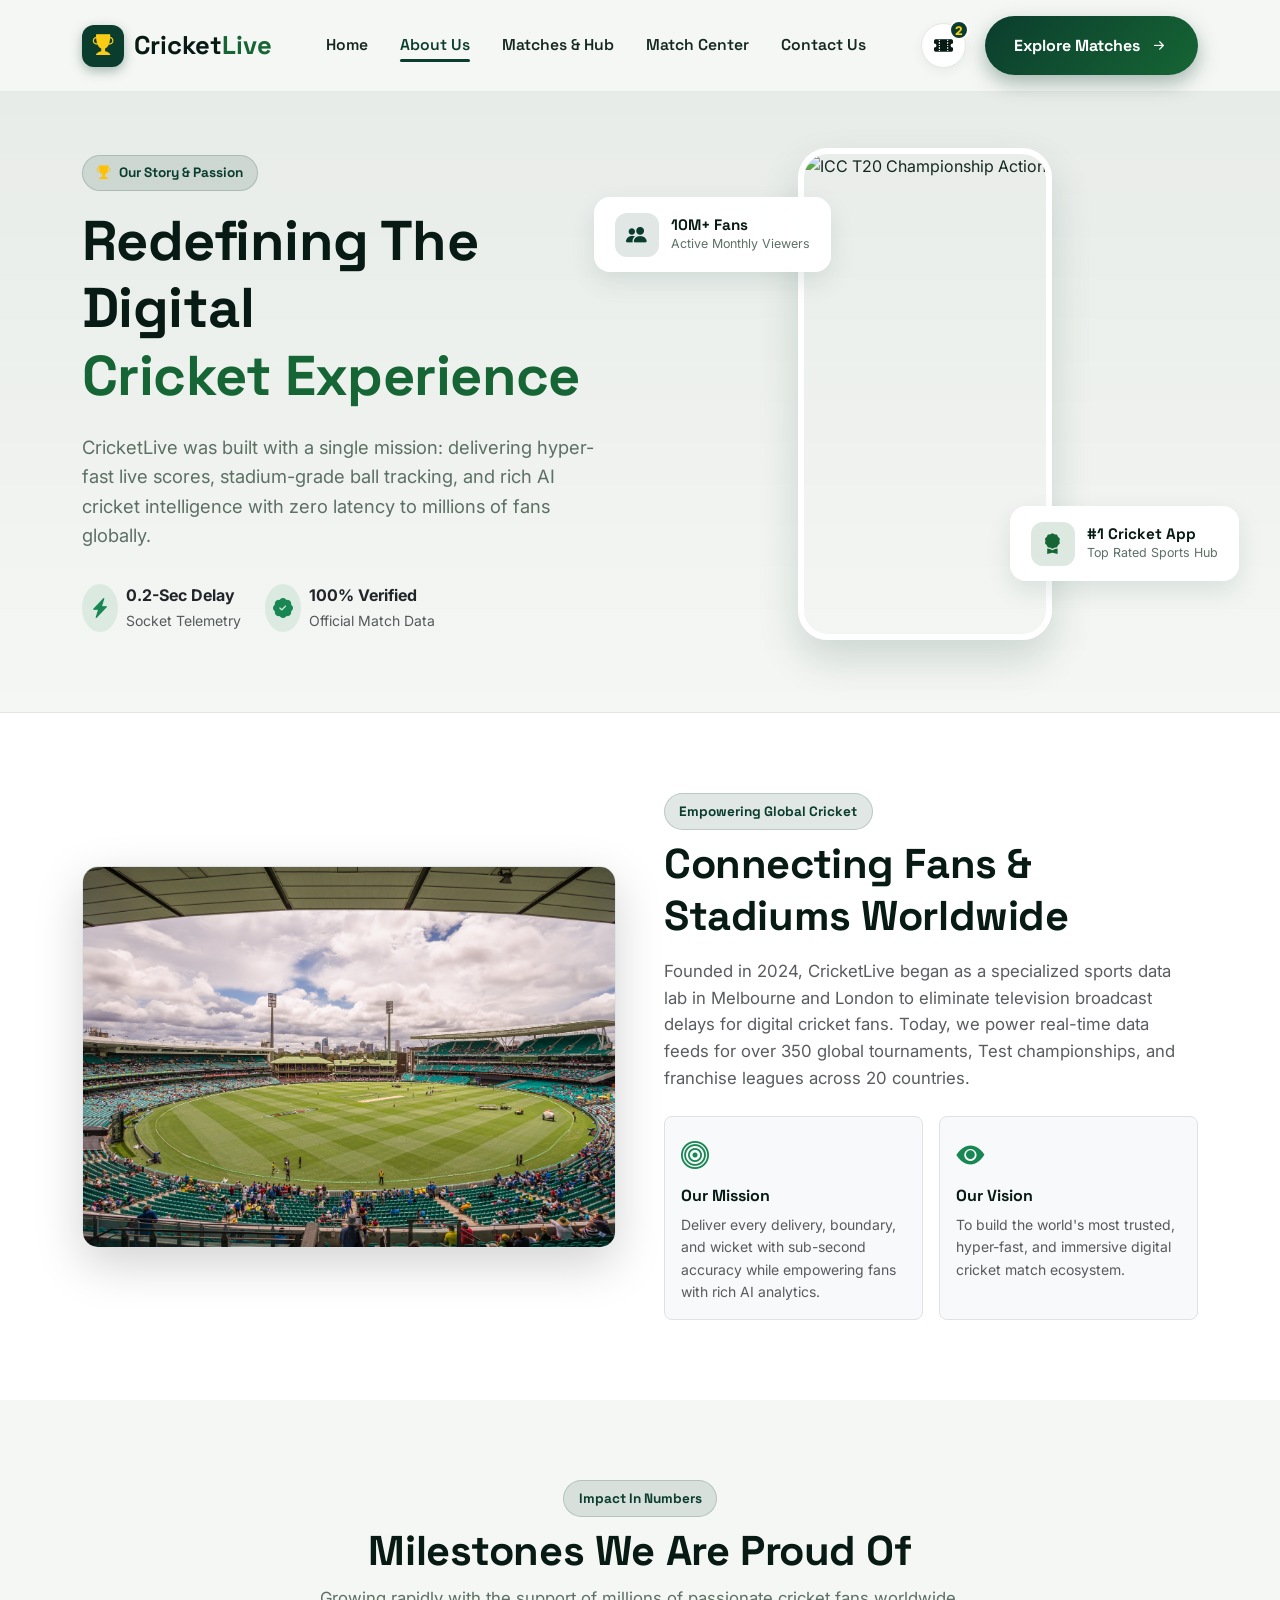
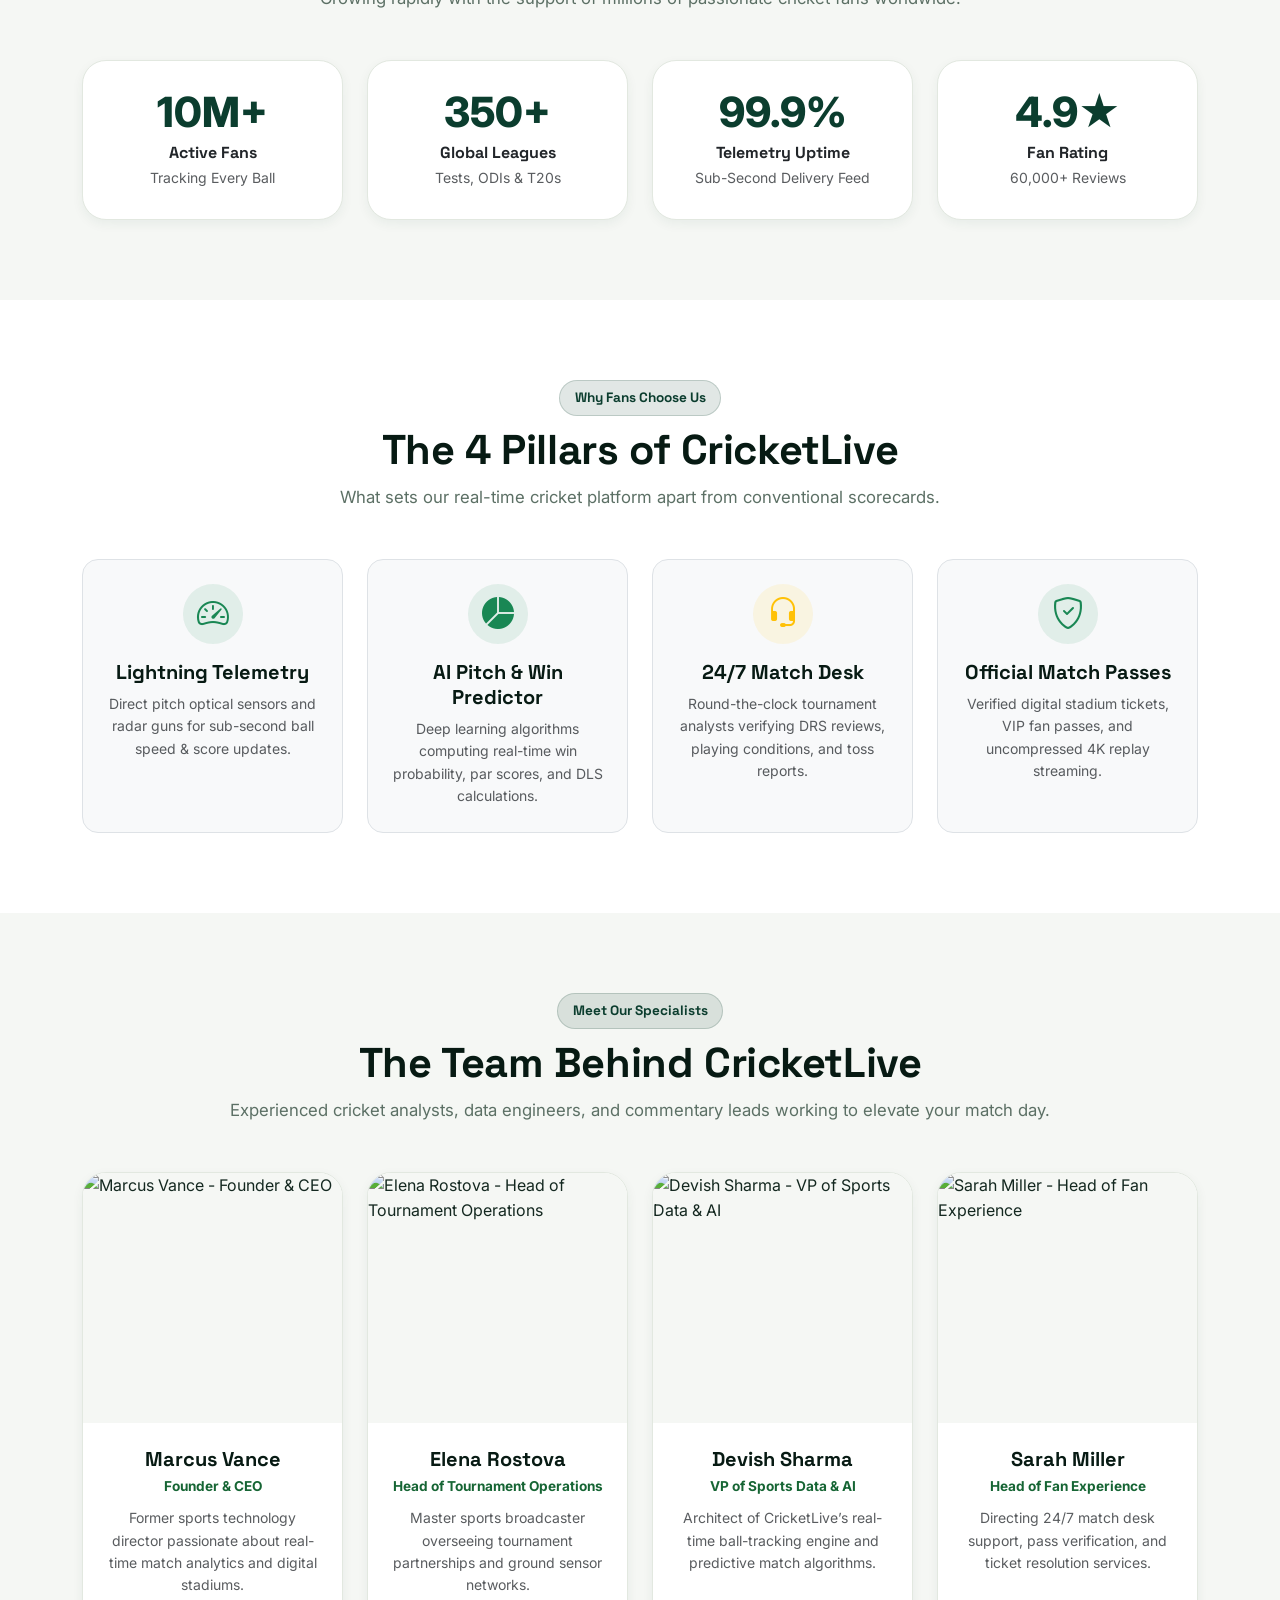
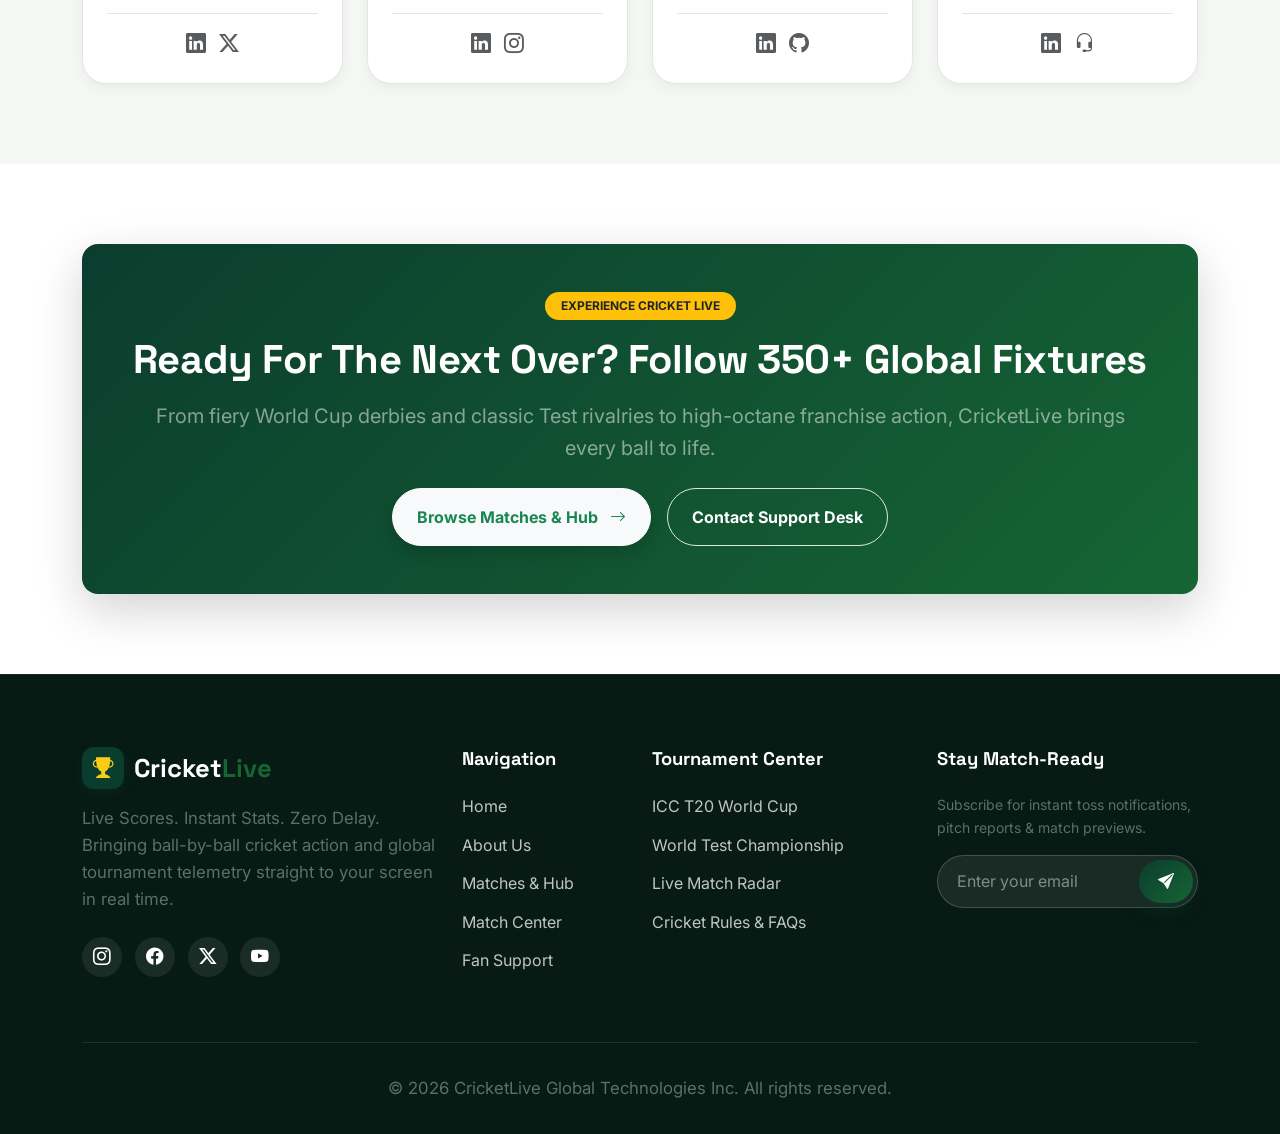
==== commit 7daf76d8: "Fix hamburger menu active state highlighting and match center tab view alignment" ====
--- a/about.html
+++ b/about.html
@@ -203,17 +203,6 @@
         <div class="col-lg-6">
           <div class="position-relative overflow-hidden rounded-4 shadow-lg border h-100">
             <img src="assets/images/cricket-stadium.jpg" alt="Sydney Cricket Ground Stadium Atmosphere" class="img-fluid w-100 d-block" style="min-height: 380px; max-height: 460px; object-fit: cover;">
-            <div class="position-absolute bottom-0 start-0 end-0 m-3 m-md-4 p-3 p-md-3 rounded-3 shadow border" style="background: rgba(255, 255, 255, 0.96); backdrop-filter: blur(12px);">
-              <div class="d-flex align-items-center gap-3">
-                <div class="bg-success bg-opacity-10 text-success rounded-circle d-flex align-items-center justify-content-center flex-shrink-0" style="width: 44px; height: 44px;">
-                  <i class="bi bi-quote fs-3"></i>
-                </div>
-                <div>
-                  <p class="text-dark fw-bold mb-1" style="font-size: 0.92rem; line-height: 1.4;">"Cricket isn't just a game; it's a shared pulse of passion, strategy, and triumph across continents."</p>
-                  <small class="text-muted fw-semibold d-block" style="font-size: 0.78rem;">— CricketLive Sports Lab</small>
-                </div>
-              </div>
-            </div>
           </div>
         </div>
 
@@ -364,7 +353,7 @@
         <div class="col-sm-6 col-lg-3 d-flex">
           <div class="team-card w-100">
             <div class="team-img-wrapper">
-              <img src="https://images.unsplash.com/photo-1560250097-0b93528c311a?w=600&auto=format&fit=crop&crop=faces,top&q=80" alt="Marcus Vance - Founder & CEO" class="team-img">
+              <img src="https://images.unsplash.com/photo-1560250097-0b93528c311a?w=600&auto=format&fit=crop&crop=face&q=80" alt="Marcus Vance - Founder & CEO" class="team-img">
             </div>
             <div class="team-info">
               <div class="team-info-content">
@@ -384,7 +373,7 @@
         <div class="col-sm-6 col-lg-3 d-flex">
           <div class="team-card w-100">
             <div class="team-img-wrapper">
-              <img src="https://images.unsplash.com/photo-1573496359142-b8d87734a5a2?w=600&auto=format&fit=crop&crop=faces,top&q=80" alt="Elena Rostova - Head of Tournament Operations" class="team-img">
+              <img src="https://images.unsplash.com/photo-1573496359142-b8d87734a5a2?w=600&auto=format&fit=crop&crop=face&q=80" alt="Elena Rostova - Head of Tournament Operations" class="team-img">
             </div>
             <div class="team-info">
               <div class="team-info-content">
@@ -404,7 +393,7 @@
         <div class="col-sm-6 col-lg-3 d-flex">
           <div class="team-card w-100">
             <div class="team-img-wrapper">
-              <img src="https://images.unsplash.com/photo-1519085360753-af0119f7cbe7?w=600&auto=format&fit=crop&crop=faces,top&q=80" alt="Devish Sharma - VP of Sports Data & AI" class="team-img">
+              <img src="https://images.unsplash.com/photo-1519085360753-af0119f7cbe7?w=600&auto=format&fit=crop&crop=face&q=80" alt="Devish Sharma - VP of Sports Data & AI" class="team-img">
             </div>
             <div class="team-info">
               <div class="team-info-content">
@@ -424,7 +413,7 @@
         <div class="col-sm-6 col-lg-3 d-flex">
           <div class="team-card w-100">
             <div class="team-img-wrapper">
-              <img src="https://images.unsplash.com/photo-1580489944761-15a19d654956?w=600&auto=format&fit=crop&crop=faces,top&q=80" alt="Sarah Miller - Head of Fan Experience" class="team-img">
+              <img src="https://images.unsplash.com/photo-1580489944761-15a19d654956?w=600&auto=format&fit=crop&crop=face&q=80" alt="Sarah Miller - Head of Fan Experience" class="team-img">
             </div>
             <div class="team-info">
               <div class="team-info-content">
--- a/assets/css/style.css
+++ b/assets/css/style.css
@@ -407,23 +407,49 @@
 }
 
 .mobile-nav-list li {
-  margin-bottom: 1.2rem;
+  margin-bottom: 0.5rem;
 }
 
 .mobile-nav-list a {
   font-family: var(--font-heading);
-  font-size: 1.2rem;
+  font-size: 1.1rem;
+  font-weight: 600;
+  color: var(--dark);
+  display: flex;
+  align-items: center;
+  justify-content: space-between;
+  padding: 0.8rem 1rem;
+  border-radius: var(--radius-sm);
+  transition: var(--transition-fast);
+  text-decoration: none;
+}
+
+.mobile-nav-list a i {
+  color: var(--text-muted);
+  font-size: 0.95rem;
+  transition: var(--transition-fast);
+}
+
+.mobile-nav-list a:hover {
+  background: rgba(11, 61, 46, 0.05);
+  color: var(--primary);
+}
+
+.mobile-nav-list a:hover i {
+  color: var(--primary);
+  transform: translateX(3px);
+}
+
+.mobile-nav-list a.active {
+  background: rgba(11, 61, 46, 0.08);
+  color: var(--primary);
   font-weight: 700;
-  color: var(--dark);
-  display: flex;
-  align-items: center;
-  justify-content: space-between;
-  padding: 0.5rem 0;
-}
-
-.mobile-nav-list a.active,
-.mobile-nav-list a:hover {
+  border-left: 4px solid var(--primary);
+}
+
+.mobile-nav-list a.active i {
   color: var(--primary);
+  transform: translateX(3px);
 }
 
 /* ================================================================
@@ -1753,7 +1779,7 @@
   width: 100%;
   height: 100%;
   object-fit: cover;
-  object-position: top center;
+  object-position: center;
   transition: var(--transition-slow);
 }
 
